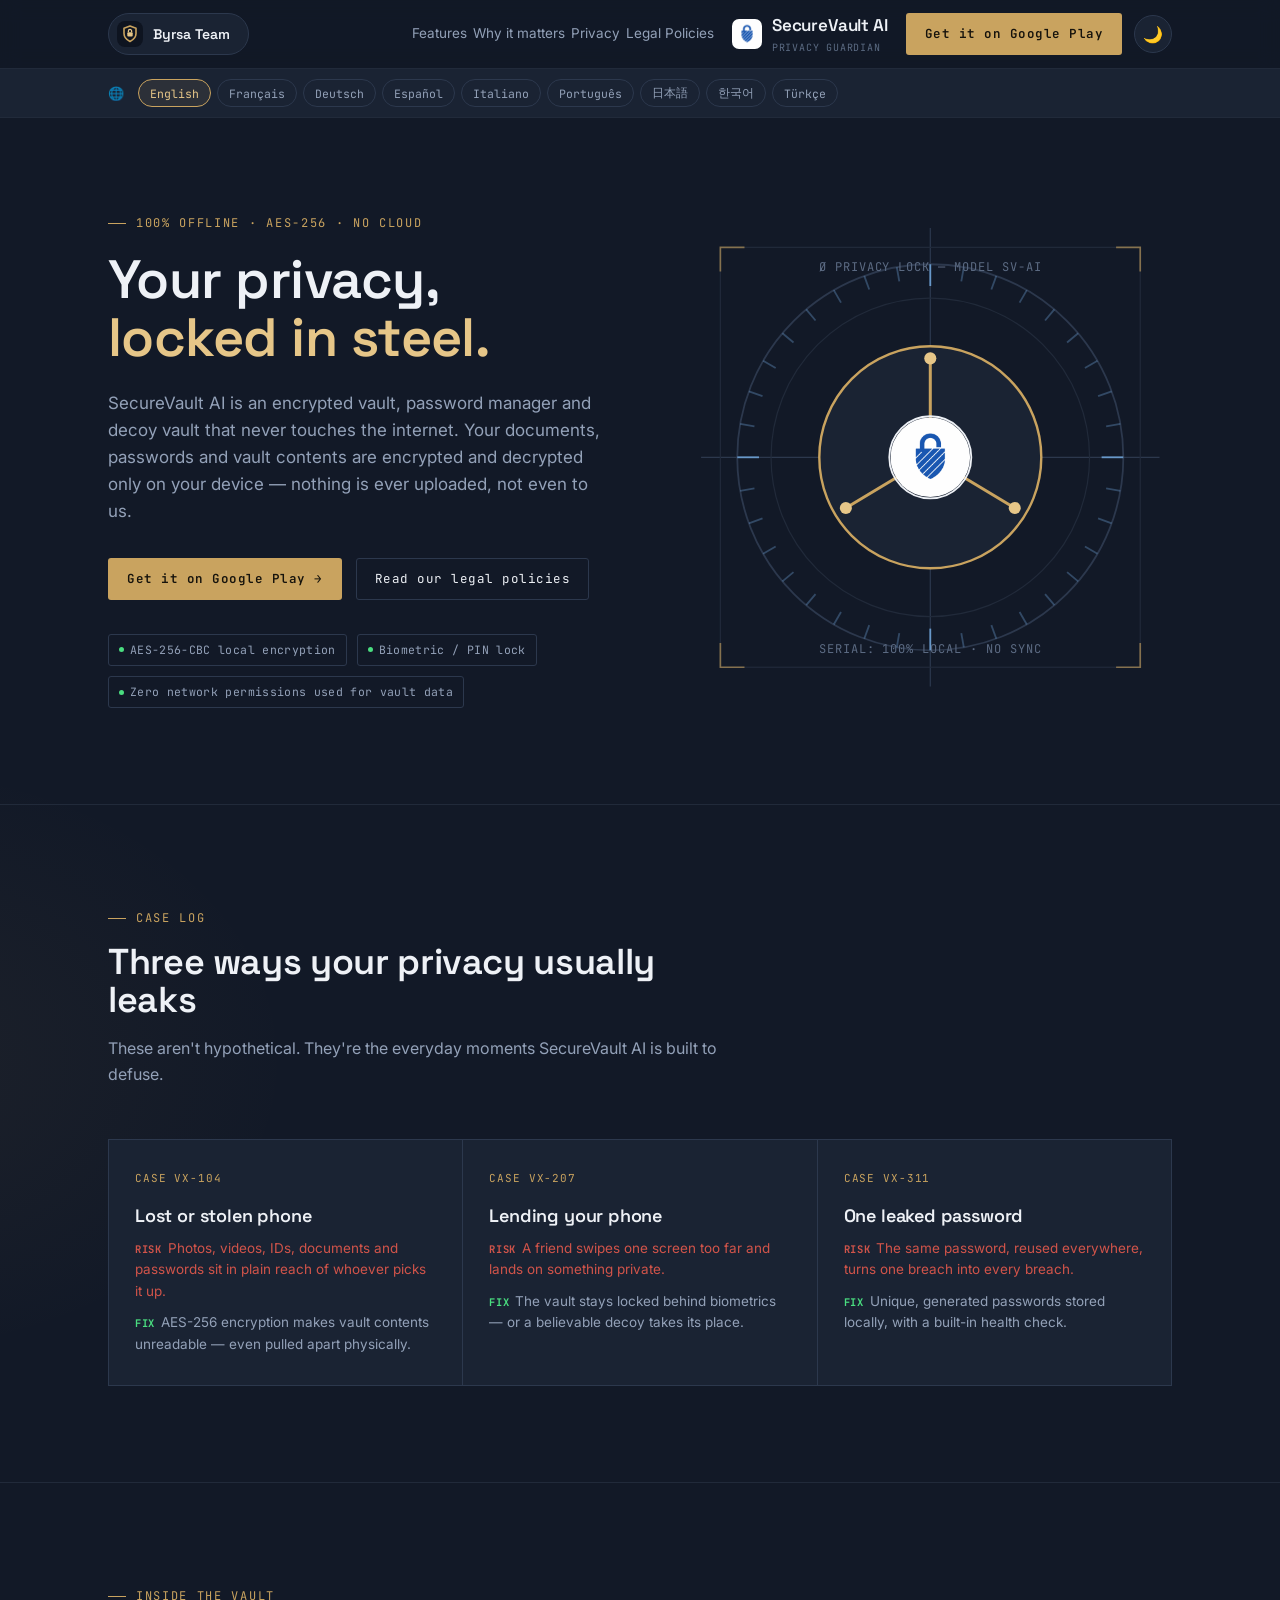
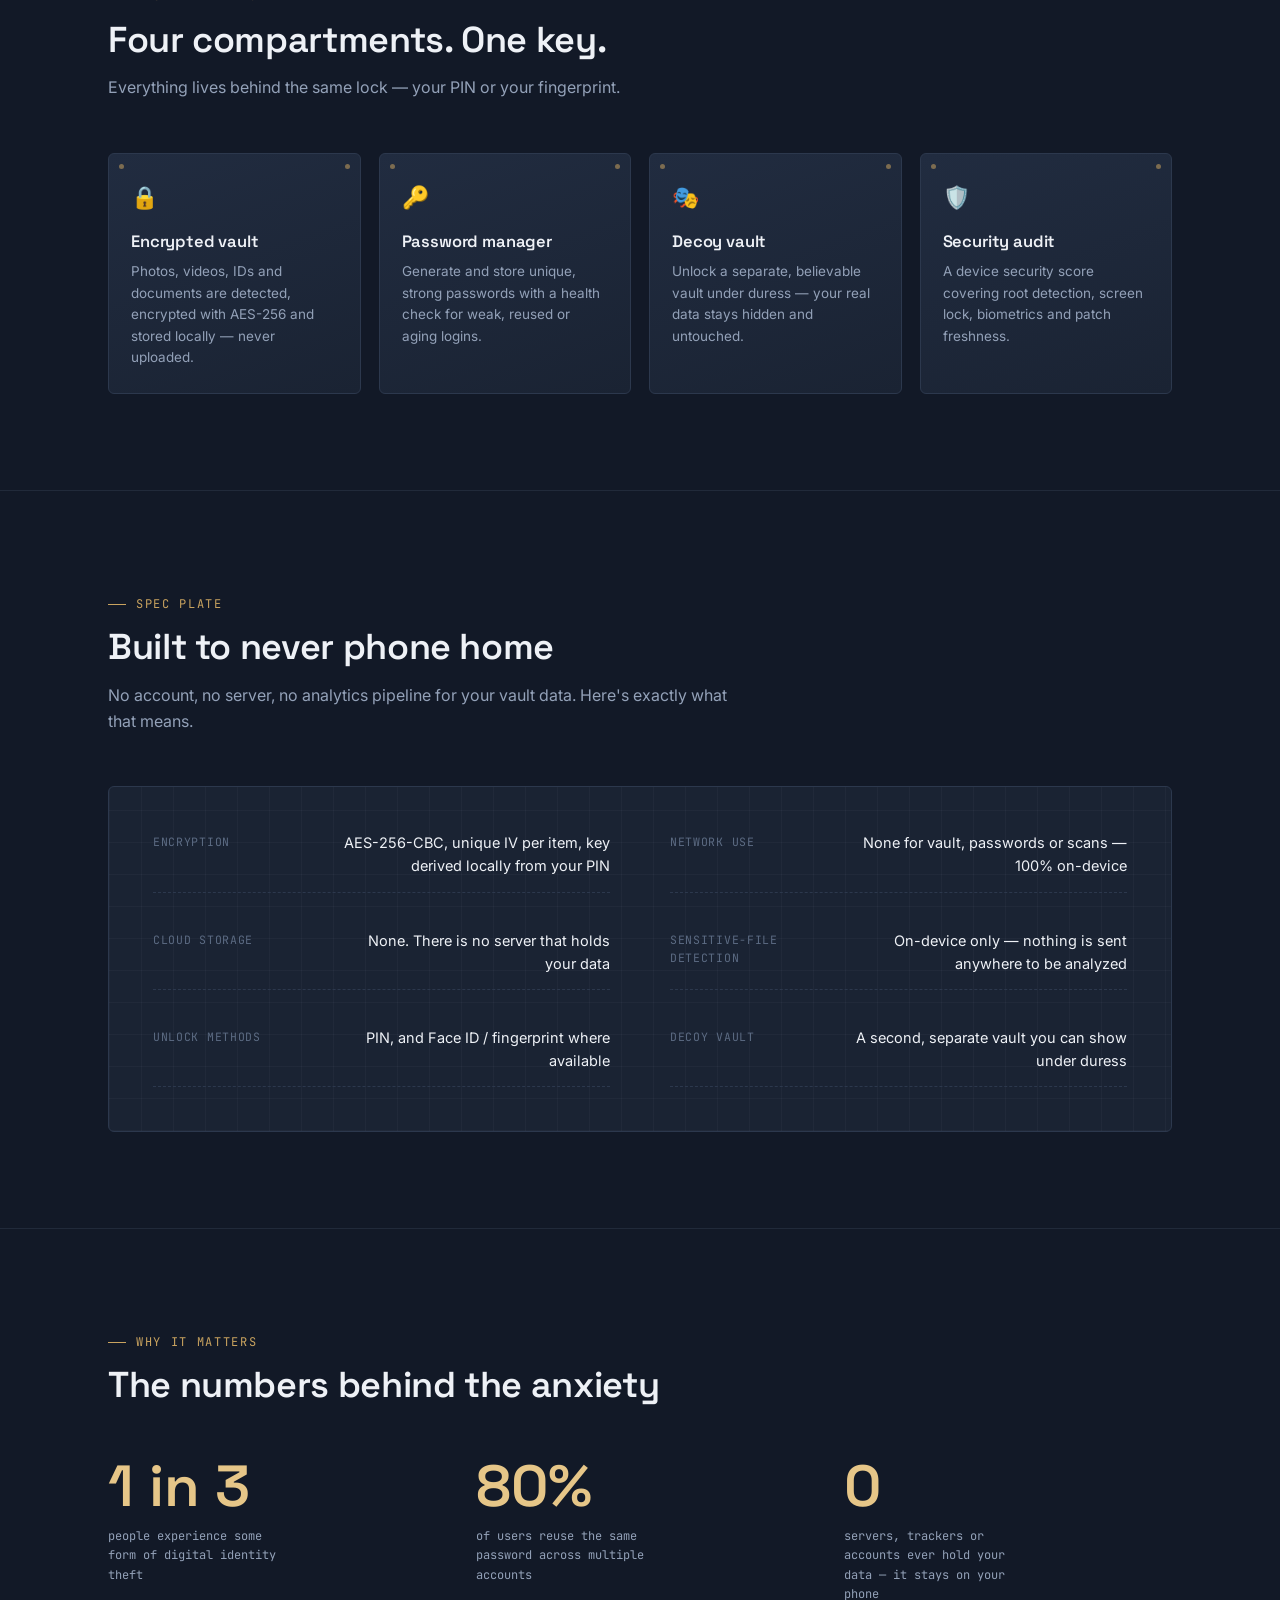
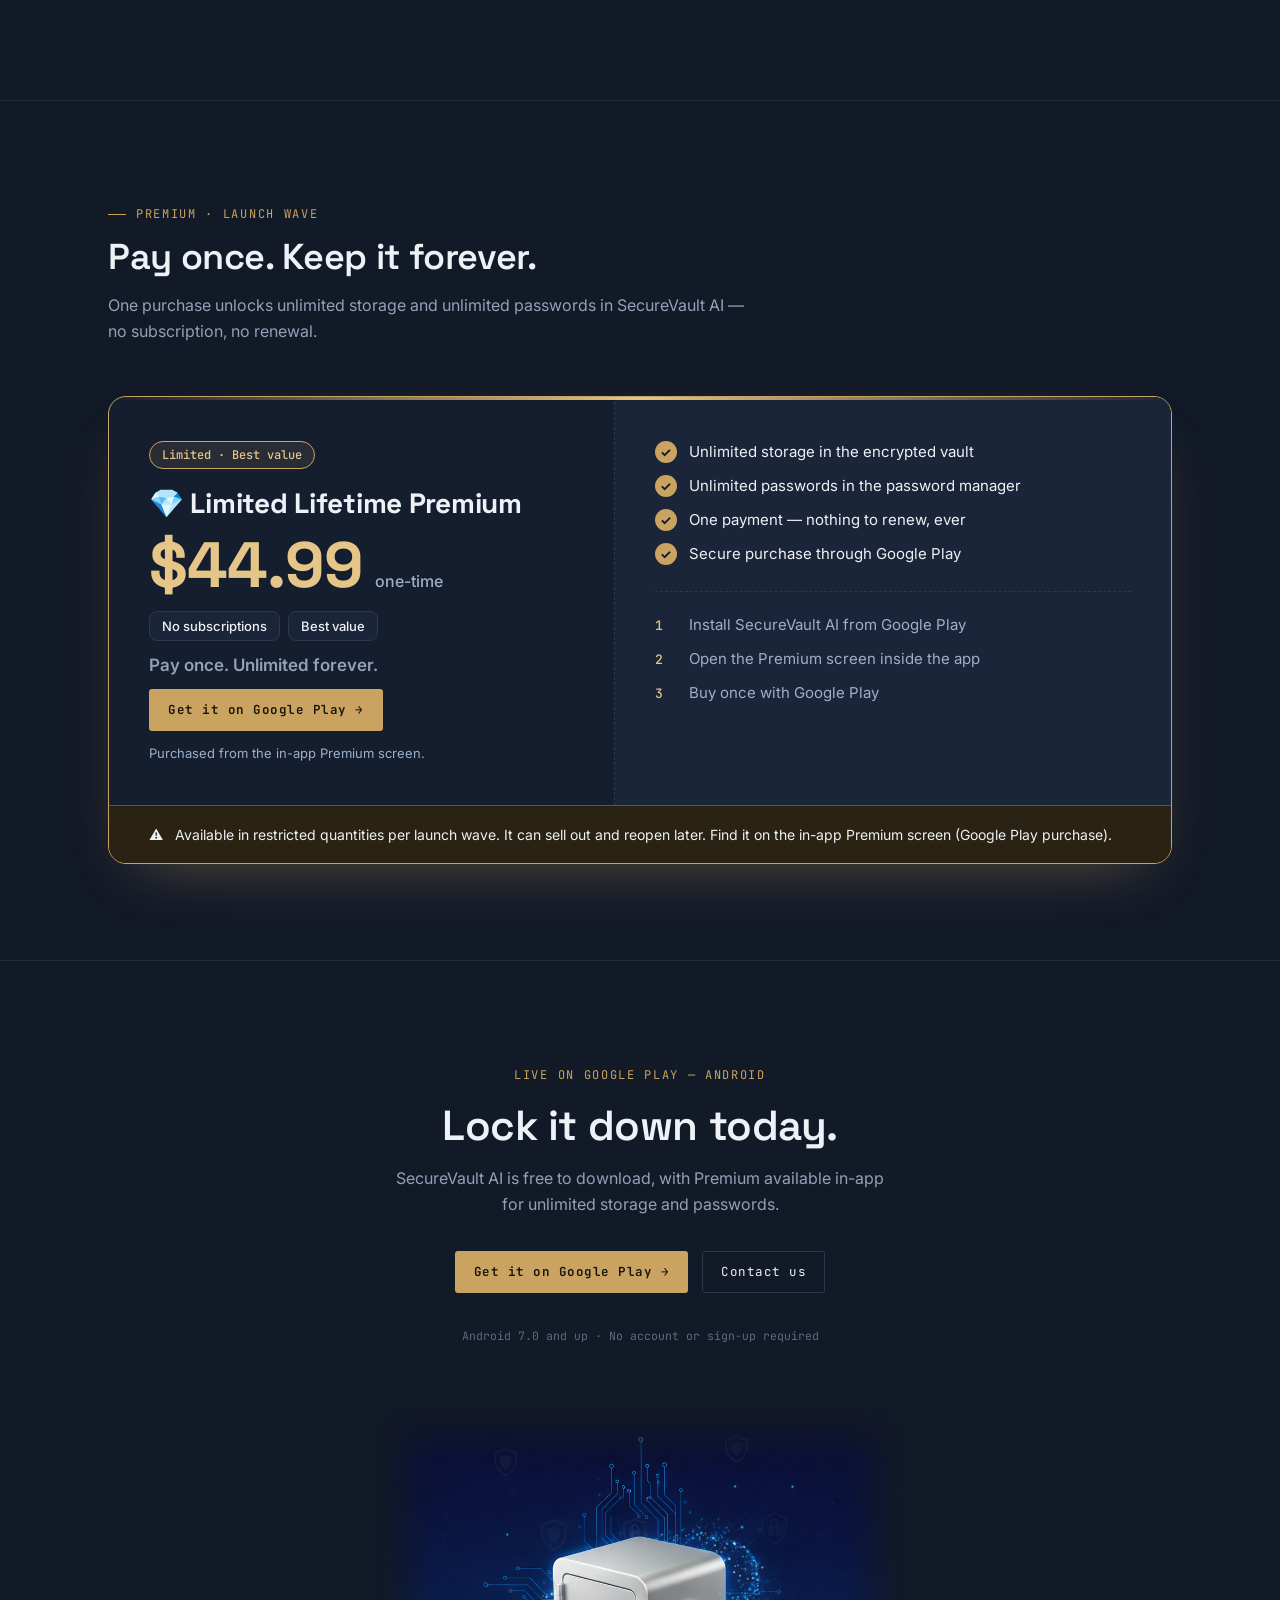
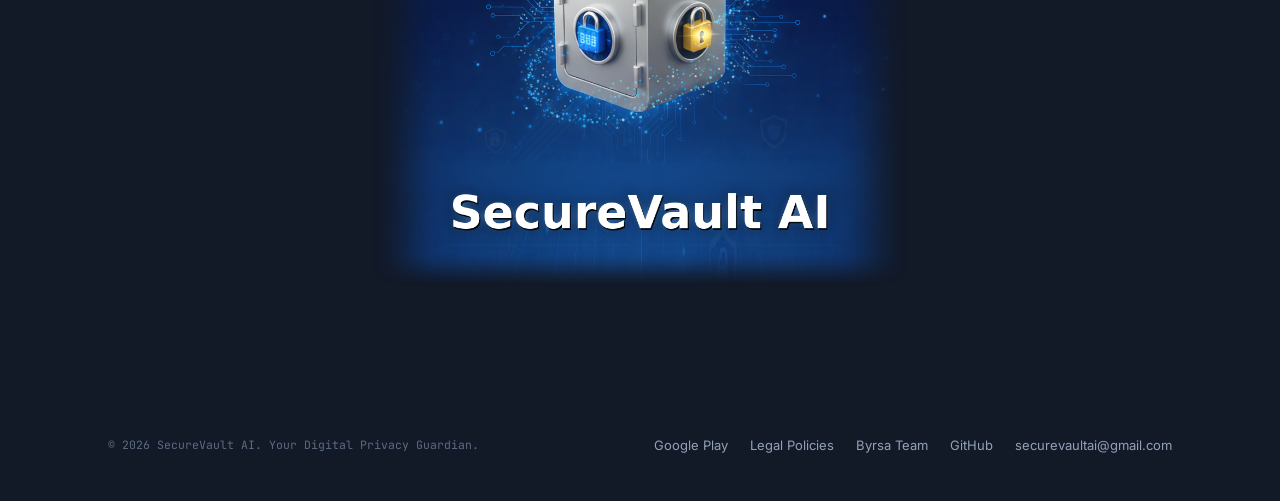
==== index.html @ 33efaa6c "Revamp header and add lifetime offer section Updated header and offer section with new branding and " ====
<!DOCTYPE html>
<html lang="en">
<head>
<meta charset="UTF-8">
<meta name="viewport" content="width=device-width, initial-scale=1.0">
<title>SecureVault AI — Your Digital Privacy Guardian</title>
<meta name="description" content="A 100% offline, AES-256 encrypted vault, password manager and decoy vault for Android. No cloud. No servers. Nothing ever leaves your device.">

<link rel="icon" type="image/png" href="favicon-32.png">
<link rel="apple-touch-icon" href="apple-touch-icon.png">

<link rel="preconnect" href="https://fonts.googleapis.com">
<link rel="preconnect" href="https://fonts.gstatic.com" crossorigin>
<link href="https://fonts.googleapis.com/css2?family=Space+Grotesk:wght@500;600;700&family=Inter:wght@400;500;600&family=JetBrains+Mono:wght@400;500&display=swap" rel="stylesheet">

<link rel="stylesheet" href="style.css">
<script src="legal-translations.js"></script>
<script>
  (function() {
    document.documentElement.setAttribute('data-theme', localStorage.getItem('svai_theme') || 'dark');
  })();
</script>

<!-- Open Graph -->
<meta property="og:title" content="SecureVault AI — Your Digital Privacy Guardian">
<meta property="og:description" content="100% offline vault, password manager & decoy vault. AES-256. No cloud, ever.">
<meta property="og:image" content="logo.png">
<meta property="og:type" content="website">

<style>
/* ===== Header: Byrsa Team | nav | brand | Google Play | theme ===== */
.site-header>.wrap{display:flex;align-items:center;gap:18px}
.site-header .primary-nav{display:flex;align-items:center;gap:6px;margin:0 0 0 auto}
.site-header .header-actions{display:flex;align-items:center;gap:12px;margin:0}
.site-header .brand{flex:none}
.byrsa-btn{display:inline-flex;align-items:center;gap:10px;padding:7px 18px 7px 8px;border-radius:999px;border:1px solid #d9dfeb;background:#fff;color:#0e1420;font:600 14px/1 'Space Grotesk',sans-serif;text-decoration:none;white-space:nowrap;transition:border-color .2s,box-shadow .2s}
[data-theme="dark"] .byrsa-btn{background:#1a2333;border-color:#2c384d;color:#eef1f6}
.byrsa-btn:hover,.byrsa-btn:focus-visible{border-color:#c9a35f;box-shadow:0 0 0 3px rgba(201,163,95,.25);outline:0}
.byrsa-btn svg{width:26px;height:26px;flex:none}
@media(max-width:900px){
 .site-header>.wrap{flex-wrap:wrap;justify-content:space-between;row-gap:10px}
 .site-header .primary-nav{order:5;width:100%;justify-content:center;flex-wrap:wrap;margin:0}
 .site-header .brand{margin-left:auto}
}
@media(max-width:560px){.site-header .header-actions .btn{padding-inline:12px;font-size:13px}.site-header .brand small{display:none}}

/* ===== Lifetime offer ===== */
.offer{--o-card:#151e2f;--o-in:#1b2539;--o-line:#2c384d;--o-text:#eef1f6;--o-mut:#9db0c8;--o-brass:#c9a35f;--o-brass2:#e6c688;--o-warn:#2a2213;--o-warnl:#6b5428}
[data-theme="light"] .offer{--o-card:#fff;--o-in:#f3f5fa;--o-line:#d9dfeb;--o-text:#141b2b;--o-mut:#58647a;--o-brass:#b8892f;--o-brass2:#8f6a1f;--o-warn:#fff6e0;--o-warnl:#e3c986}
.offer-card{position:relative;display:grid;grid-template-columns:1fr 1.1fr;gap:0;margin-top:40px;border:1px solid var(--o-brass);border-radius:18px;background:var(--o-card);color:var(--o-text);box-shadow:0 24px 60px -30px rgba(201,163,95,.45);overflow:hidden}
.offer-card::before{content:"";position:absolute;inset:0 0 auto 0;height:3px;background:linear-gradient(90deg,transparent,var(--o-brass2),transparent)}
.offer-main{padding:44px 40px;border-right:1px dashed var(--o-line);display:flex;flex-direction:column;align-items:flex-start;gap:14px}
.offer-badge{font:500 12px 'JetBrains Mono',monospace;color:var(--o-brass2);border:1px solid var(--o-brass);border-radius:999px;padding:5px 12px;background:rgba(201,163,95,.1)}
.offer-title{font:700 28px/1.15 'Space Grotesk',sans-serif;margin:4px 0 0}
.offer-price{display:flex;align-items:baseline;gap:12px}
.offer-price .amt{font:700 64px/1 'Space Grotesk',sans-serif;color:var(--o-brass2);letter-spacing:-1px}
.offer-price .per{font:500 16px 'Inter',sans-serif;color:var(--o-mut)}
.offer-pills{display:flex;flex-wrap:wrap;gap:8px;list-style:none;margin:0;padding:0}
.offer-pills li{font:500 13px 'Inter',sans-serif;padding:6px 12px;border-radius:8px;background:var(--o-in);border:1px solid var(--o-line)}
.offer-tag{margin:0;font:600 17px 'Inter',sans-serif}
.offer-note{font:400 13px 'Inter',sans-serif;color:var(--o-mut)}
.offer-side{padding:44px 40px;display:flex;flex-direction:column;gap:26px;background:var(--o-in)}
.offer-feats,.offer-steps{list-style:none;margin:0;padding:0;display:grid;gap:12px;font:400 15px/1.45 'Inter',sans-serif}
.offer-feats li{display:flex;gap:12px;align-items:flex-start}
.offer-feats li::before{content:"✓";flex:none;width:22px;height:22px;border-radius:50%;background:var(--o-brass);color:#101826;font:700 13px/22px 'Inter',sans-serif;text-align:center}
.offer-steps{counter-reset:s;padding-top:22px;border-top:1px dashed var(--o-line);color:var(--o-mut)}
.offer-steps li{counter-increment:s;display:flex;gap:12px;align-items:baseline}
.offer-steps li::before{content:counter(s);flex:none;font:500 13px 'JetBrains Mono',monospace;color:var(--o-brass2);width:22px}
.offer-alert{grid-column:1/-1;display:flex;gap:12px;align-items:flex-start;padding:18px 40px;background:var(--o-warn);border-top:1px solid var(--o-warnl);font:400 14px/1.5 'Inter',sans-serif}
@media(max-width:820px){.offer-card{grid-template-columns:1fr}.offer-main{border-right:0;border-bottom:1px dashed var(--o-line)}.offer-main,.offer-side{padding:32px 24px}.offer-alert{padding:16px 24px}.offer-price .amt{font-size:52px}}
html[lang="ar"] .offer-card{direction:rtl}
</style>
</head>
<body>

<header class="site-header">
  <div class="wrap">
    <a href="https://byrsateam.github.io/" class="byrsa-btn" target="_blank" rel="noopener" title="Byrsa Team — main website">
      <svg viewBox="0 0 26 26" aria-hidden="true"><rect width="26" height="26" rx="8" fill="#0e1420"/><path d="M13 5l6 2.3v5.2c0 3.6-2.4 6.2-6 8-3.6-1.8-6-4.4-6-8V7.3L13 5z" fill="none" stroke="#c9a35f" stroke-width="1.6" stroke-linejoin="round"/><rect x="10.3" y="11.2" width="5.4" height="4.4" rx="1" fill="#e6c688"/><path d="M11.4 11.2V10a1.6 1.6 0 013.2 0v1.2" fill="none" stroke="#e6c688" stroke-width="1.3"/></svg>
      Byrsa Team
    </a>
    <nav class="primary-nav">
      <a class="nav-link" href="#compartments" data-i18n="nav.features">Features</a>
      <a class="nav-link" href="#cases" data-i18n="nav.why">Why it matters</a>
      <a class="nav-link" href="#specs" data-i18n="nav.privacy">Privacy</a>
      <a class="nav-link" href="legal.html" data-i18n="nav.legal">Legal Policies</a>
    </nav>
    <a href="#top" class="brand">
      <img src="adaptive-icon.png" alt="SecureVault AI" class="brand-mark">
      <span>SecureVault AI<small>PRIVACY&nbsp;GUARDIAN</small></span>
    </a>
    <div class="header-actions">
      <a class="btn btn-brass" href="https://play.google.com/store/apps/details?id=com.securevault.ai" target="_blank" rel="noopener" data-i18n="ctaHeader">Get it on Google Play</a>
      <button type="button" class="theme-toggle" id="themeToggle" aria-label="Toggle dark / light mode">🌙</button>
    </div>
  </div>
</header>

<div class="lang-strip">
  <div class="wrap lang-strip-inner">
    <span class="lang-strip-label">🌐</span>
    <div class="lang-grid-inline" id="siteLangGrid"></div>
  </div>
</div>

<main id="top">

  <!-- ============ HERO ============ -->
  <section class="hero" style="border-bottom:1px solid var(--line-soft); padding-top:88px;">
    <div class="wrap">
      <div>
        <span class="eyebrow" data-i18n="hero.eyebrow">100% Offline &middot; AES&#8209;256 &middot; No Cloud</span>
        <h1><span data-i18n="hero.title1">Your privacy,</span><br><em data-i18n="hero.titleEm">locked in steel.</em></h1>
        <p class="hero-sub" data-i18n="hero.sub">SecureVault AI is an encrypted vault, password manager and decoy vault that never touches the internet. Your documents, passwords and vault contents are encrypted and decrypted only on your device — nothing is ever uploaded, not even to us.</p>
        <div class="hero-ctas">
          <a href="https://play.google.com/store/apps/details?id=com.securevault.ai" target="_blank" rel="noopener" class="btn btn-brass" data-i18n="hero.ctaPrimary">Get it on Google Play →</a>
          <a href="legal.html" class="btn btn-ghost" data-i18n="hero.ctaGhost">Read our legal policies</a>
        </div>
        <div class="spec-tags">
          <span class="spec-tag"><span class="dot"></span><span data-i18n="hero.spec1">AES-256-CBC local encryption</span></span>
          <span class="spec-tag"><span class="dot"></span><span data-i18n="hero.spec2">Biometric / PIN lock</span></span>
          <span class="spec-tag"><span class="dot"></span><span data-i18n="hero.spec3">Zero network permissions used for vault data</span></span>
        </div>
      </div>

      <!-- Signature element: rotating vault dial -->
      <div class="dial-stage" aria-hidden="true">
        <svg viewBox="0 0 400 400">
          <!-- blueprint crosshair guides -->
          <line x1="200" y1="10" x2="200" y2="390" stroke="#2c384d" stroke-width="1"/>
          <line x1="10" y1="200" x2="390" y2="200" stroke="#2c384d" stroke-width="1"/>
          <rect x="26" y="26" width="348" height="348" fill="none" stroke="#212a3a" stroke-width="1"/>
          <path d="M26 46 V26 H46" fill="none" stroke="#c9a35f" stroke-width="1.4" opacity="0.6"/>
          <path d="M374 46 V26 H354" fill="none" stroke="#c9a35f" stroke-width="1.4" opacity="0.6"/>
          <path d="M26 354 V374 H46" fill="none" stroke="#c9a35f" stroke-width="1.4" opacity="0.6"/>
          <path d="M374 354 V374 H354" fill="none" stroke="#c9a35f" stroke-width="1.4" opacity="0.6"/>

          <!-- outer tick ring (slow rotation) -->
          <g class="dial-ring-ticks">
            <circle cx="200" cy="200" r="160" fill="none" stroke="#2c384d" stroke-width="1.5"/>
            <g stroke="#6fa3d8" stroke-width="1.5">
              <!-- 36 ticks generated -->
              <g id="ticks"></g>
            </g>
          </g>

          <!-- number ring -->
          <circle cx="200" cy="200" r="132" fill="none" stroke="#212a3a" stroke-width="1"/>

          <!-- rotating brass handle -->
          <g class="dial-ring-outer">
            <circle cx="200" cy="200" r="92" fill="#1a2333" stroke="#c9a35f" stroke-width="2"/>
            <g stroke="#c9a35f" stroke-width="2.5" stroke-linecap="round">
              <line x1="200" y1="200" x2="200" y2="118"/>
              <line x1="200" y1="200" x2="270" y2="242"/>
              <line x1="200" y1="200" x2="130" y2="242"/>
            </g>
            <circle cx="200" cy="118" r="5" fill="#e6c688"/>
            <circle cx="270" cy="242" r="5" fill="#e6c688"/>
            <circle cx="130" cy="242" r="5" fill="#e6c688"/>
          </g>

          <!-- center medallion: app icon -->
          <defs>
            <clipPath id="centerClip">
              <circle cx="200" cy="200" r="33"/>
            </clipPath>
          </defs>
          <image href="adaptive-icon.png" x="167" y="167" width="66" height="66"
                 clip-path="url(#centerClip)" preserveAspectRatio="xMidYMid slice"/>
          <circle cx="200" cy="200" r="34" fill="none" stroke="#eef1f6" stroke-width="1.5"/>

          <text x="200" y="46" text-anchor="middle" class="dial-label">Ø PRIVACY LOCK — MODEL SV-AI</text>
          <text x="200" y="362" text-anchor="middle" class="dial-label">SERIAL: 100% LOCAL · NO SYNC</text>
        </svg>
      </div>
    </div>
  </section>

  <!-- ============ CASE LOG ============ -->
  <section id="cases">
    <div class="wrap">
      <div class="section-head">
        <span class="eyebrow" data-i18n="cases.eyebrow">Case log</span>
        <h2 data-i18n="cases.h2">Three ways your privacy usually leaks</h2>
        <p data-i18n="cases.lede">These aren't hypothetical. They're the everyday moments SecureVault AI is built to defuse.</p>
      </div>

      <div class="case-log">
        <div class="case">
          <span class="case-id mono">CASE&nbsp;VX-104</span>
          <h3 data-i18n="cases.items.0.title">Lost or stolen phone</h3>
          <p class="risk"><b data-i18n="cases.items.0.riskLabel">Risk</b><span data-i18n="cases.items.0.risk">Photos, IDs and passwords sit in plain reach of whoever picks it up.</span></p>
          <p class="fix"><b data-i18n="cases.items.0.fixLabel">Fix</b><span data-i18n="cases.items.0.fix">AES-256 encryption makes vault contents unreadable — even pulled apart physically.</span></p>
        </div>
        <div class="case">
          <span class="case-id mono">CASE&nbsp;VX-207</span>
          <h3 data-i18n="cases.items.1.title">Lending your phone</h3>
          <p class="risk"><b data-i18n="cases.items.1.riskLabel">Risk</b><span data-i18n="cases.items.1.risk">A friend swipes one screen too far and lands on something private.</span></p>
          <p class="fix"><b data-i18n="cases.items.1.fixLabel">Fix</b><span data-i18n="cases.items.1.fix">The vault stays locked behind biometrics — or a believable decoy takes its place.</span></p>
        </div>
        <div class="case">
          <span class="case-id mono">CASE&nbsp;VX-311</span>
          <h3 data-i18n="cases.items.2.title">One leaked password</h3>
          <p class="risk"><b data-i18n="cases.items.2.riskLabel">Risk</b><span data-i18n="cases.items.2.risk">The same password, reused everywhere, turns one breach into every breach.</span></p>
          <p class="fix"><b data-i18n="cases.items.2.fixLabel">Fix</b><span data-i18n="cases.items.2.fix">Unique, generated passwords stored locally, with a built-in health check.</span></p>
        </div>
      </div>
    </div>
  </section>

  <!-- ============ COMPARTMENTS / FEATURES ============ -->
  <section id="compartments">
    <div class="wrap">
      <div class="section-head">
        <span class="eyebrow" data-i18n="compartments.eyebrow">Inside the vault</span>
        <h2 data-i18n="compartments.h2">Four compartments. One key.</h2>
        <p data-i18n="compartments.lede">Everything lives behind the same lock — your PIN or your fingerprint.</p>
      </div>

      <div class="compartments">
        <div class="compartment">
          <span class="icon">🔒</span>
          <h3 data-i18n="compartments.items.0.title">Encrypted vault</h3>
          <p data-i18n="compartments.items.0.desc">Photos, IDs and documents are detected, encrypted with AES-256 and stored locally — never uploaded.</p>
        </div>
        <div class="compartment">
          <span class="icon">🔑</span>
          <h3 data-i18n="compartments.items.1.title">Password manager</h3>
          <p data-i18n="compartments.items.1.desc">Generate and store unique, strong passwords with a health check for weak, reused or aging logins.</p>
        </div>
        <div class="compartment">
          <span class="icon">🎭</span>
          <h3 data-i18n="compartments.items.2.title">Decoy vault</h3>
          <p data-i18n="compartments.items.2.desc">Unlock a separate, believable vault under duress — your real data stays hidden and untouched.</p>
        </div>
        <div class="compartment">
          <span class="icon">🛡️</span>
          <h3 data-i18n="compartments.items.3.title">Security audit</h3>
          <p data-i18n="compartments.items.3.desc">A device security score covering root detection, screen lock, biometrics and patch freshness.</p>
        </div>
      </div>
    </div>
  </section>

  <!-- ============ SPEC PLATE ============ -->
  <section id="specs">
    <div class="wrap">
      <div class="section-head">
        <span class="eyebrow" data-i18n="specs.eyebrow">Spec plate</span>
        <h2 data-i18n="specs.h2">Built to never phone home</h2>
        <p data-i18n="specs.lede">No account, no server, no analytics pipeline for your vault data. Here's exactly what that means.</p>
      </div>

      <div class="spec-plate">
        <div class="spec-row"><span class="k" data-i18n="specs.rows.0.k">Encryption</span><span class="v" data-i18n="specs.rows.0.v">AES-256-CBC, unique IV per item, key derived locally from your PIN</span></div>
        <div class="spec-row"><span class="k" data-i18n="specs.rows.1.k">Network use</span><span class="v" data-i18n="specs.rows.1.v">None for vault, passwords or scans — 100% on-device</span></div>
        <div class="spec-row"><span class="k" data-i18n="specs.rows.2.k">Cloud storage</span><span class="v" data-i18n="specs.rows.2.v">None. There is no server that holds your data</span></div>
        <div class="spec-row"><span class="k" data-i18n="specs.rows.3.k">Sensitive-file detection</span><span class="v" data-i18n="specs.rows.3.v">On-device only — nothing is sent anywhere to be analyzed</span></div>
        <div class="spec-row"><span class="k" data-i18n="specs.rows.4.k">Unlock methods</span><span class="v" data-i18n="specs.rows.4.v">PIN, and Face ID / fingerprint where available</span></div>
        <div class="spec-row"><span class="k" data-i18n="specs.rows.5.k">Decoy vault</span><span class="v" data-i18n="specs.rows.5.v">A second, separate vault you can show under duress</span></div>
      </div>
    </div>
  </section>

  <!-- ============ STATS ============ -->
  <section id="stats">
    <div class="wrap">
      <div class="section-head">
        <span class="eyebrow" data-i18n="stats.eyebrow">Why it matters</span>
        <h2 data-i18n="stats.h2">The numbers behind the anxiety</h2>
      </div>
      <div class="stats">
        <div class="stat">
          <div class="num" data-i18n="stats.items.0.num">1 in 3</div>
          <div class="cap" data-i18n="stats.items.0.cap">people experience some form of digital identity theft</div>
        </div>
        <div class="stat">
          <div class="num" data-i18n="stats.items.1.num">80%</div>
          <div class="cap" data-i18n="stats.items.1.cap">of users reuse the same password across multiple accounts</div>
        </div>
        <div class="stat">
          <div class="num" data-i18n="stats.items.2.num">0</div>
          <div class="cap" data-i18n="stats.items.2.cap">servers, trackers or accounts ever hold your data — it stays on your phone</div>
        </div>
      </div>
    </div>
  </section>

  <!-- ============ LIFETIME OFFER ============ -->
  <section id="premium" class="offer">
    <div class="wrap">
      <div class="section-head">
        <span class="eyebrow" data-i18n="offer.eyebrow">Premium &middot; Launch wave</span>
        <h2 data-i18n="offer.h2">Pay once. Keep it forever.</h2>
        <p data-i18n="offer.lede">One purchase unlocks unlimited storage and unlimited passwords in SecureVault AI — no subscription, no renewal.</p>
      </div>
      <div class="offer-card">
        <div class="offer-main">
          <span class="offer-badge" data-i18n="offer.badge">Limited &middot; Best value</span>
          <h3 class="offer-title"><span aria-hidden="true">💎</span> <span data-i18n="offer.title">Limited Lifetime Premium</span></h3>
          <div class="offer-price"><span class="amt">$44.99</span><span class="per" data-i18n="offer.per">one-time</span></div>
          <ul class="offer-pills"><li data-i18n="offer.pill1">No subscriptions</li><li data-i18n="offer.pill2">Best value</li></ul>
          <p class="offer-tag" data-i18n="offer.tag">Pay once. Unlimited forever.</p>
          <a href="https://play.google.com/store/apps/details?id=com.securevault.ai" target="_blank" rel="noopener" class="btn btn-brass" data-i18n="offer.cta">Get it on Google Play →</a>
          <span class="offer-note" data-i18n="offer.note">Purchased from the in-app Premium screen.</span>
        </div>
        <div class="offer-side">
          <ul class="offer-feats">
            <li data-i18n="offer.f1">Unlimited storage in the encrypted vault</li>
            <li data-i18n="offer.f2">Unlimited passwords in the password manager</li>
            <li data-i18n="offer.f3">One payment — nothing to renew, ever</li>
            <li data-i18n="offer.f4">Secure purchase through Google Play</li>
          </ul>
          <ol class="offer-steps">
            <li data-i18n="offer.s1">Install SecureVault AI from Google Play</li>
            <li data-i18n="offer.s2">Open the Premium screen inside the app</li>
            <li data-i18n="offer.s3">Buy once with Google Play</li>
          </ol>
        </div>
        <div class="offer-alert"><span aria-hidden="true">⚠️</span><span data-i18n="offer.alert">Available in restricted quantities per launch wave. It can sell out and reopen later. Find it on the in-app Premium screen (Google Play purchase).</span></div>
      </div>
    </div>
  </section>

  <!-- ============ CTA ============ -->
  <section id="download" class="cta-band">
    <div class="wrap">
      <span class="eyebrow" data-i18n="cta.eyebrow">Live on Google Play — Android</span>
      <h2 data-i18n="cta.h2">Lock it down today.</h2>
      <p data-i18n="cta.p">SecureVault AI is free to download, with Premium available in-app for unlimited storage and passwords.</p>
      <div class="hero-ctas">
        <a href="https://play.google.com/store/apps/details?id=com.securevault.ai" target="_blank" rel="noopener" class="btn btn-brass" data-i18n="cta.primary">Get it on Google Play →</a>
        <a href="mailto:securevaultai@gmail.com" class="btn btn-ghost" data-i18n="cta.ghost">Contact us</a>
      </div>
      <div class="cta-note" data-i18n="cta.note">Android 7.0 and up &middot; No account or sign-up required</div>

      <div class="splash-showcase">
        <div class="splash-stage" aria-hidden="true">
          <div class="splash-float">
            <div class="splash-rotate">
              <img src="splash-cube.png" alt="SecureVault AI" loading="lazy">
            </div>
          </div>
          <span class="bubble"       style="width:6px;  height:6px;  left:18%; top:70%; animation-duration:4.2s; animation-delay:0s;"></span>
          <span class="bubble brass" style="width:8px;  height:8px;  left:30%; top:78%; animation-duration:5.1s; animation-delay:0.8s;"></span>
          <span class="bubble"       style="width:5px;  height:5px;  left:78%; top:72%; animation-duration:3.8s; animation-delay:1.4s;"></span>
          <span class="bubble brass" style="width:7px;  height:7px;  left:68%; top:20%; animation-duration:4.6s; animation-delay:0.4s;"></span>
          <span class="bubble"       style="width:4px;  height:4px;  left:85%; top:45%; animation-duration:4.9s; animation-delay:2s;"></span>
          <span class="bubble"       style="width:6px;  height:6px;  left:10%; top:38%; animation-duration:5.4s; animation-delay:1.1s;"></span>
          <span class="bubble brass" style="width:5px;  height:5px;  left:50%; top:82%; animation-duration:4.3s; animation-delay:2.4s;"></span>
          <span class="bubble"       style="width:7px;  height:7px;  left:60%; top:66%; animation-duration:5.7s; animation-delay:0.2s;"></span>
        </div>
      </div>
    </div>
  </section>

</main>

<footer>
  <div class="wrap">
    <div class="copyright">© <span id="year"></span> SecureVault AI. <span data-i18n="footer.tagline">Built to see nothing.</span></div>
    <div class="footer-links">
      <a href="https://play.google.com/store/apps/details?id=com.securevault.ai" target="_blank" rel="noopener" data-i18n="footer.googlePlay">Google Play</a>
      <a href="legal.html" data-i18n="footer.legalPolicies">Legal Policies</a>
      <a href="https://byrsateam.github.io/" target="_blank" rel="noopener">Byrsa Team</a>
      <a href="https://github.com/SecureVaultAI" target="_blank" rel="noopener" data-i18n="footer.github">GitHub</a>
      <a href="mailto:securevaultai@gmail.com">securevaultai@gmail.com</a>
    </div>
  </div>
</footer>

<script>
  document.getElementById('year').textContent = new Date().getFullYear();

  // Build 36 tick marks for the outer dial ring
  (function() {
    const g = document.getElementById('ticks');
    const cx = 200, cy = 200, rOuter = 160, rInner = 148, rInnerMajor = 142;
    for (let i = 0; i < 36; i++) {
      const angle = (i / 36) * Math.PI * 2;
      const major = i % 9 === 0;
      const rIn = major ? rInnerMajor : rInner;
      const x1 = cx + rOuter * Math.cos(angle);
      const y1 = cy + rOuter * Math.sin(angle);
      const x2 = cx + rIn * Math.cos(angle);
      const y2 = cy + rIn * Math.sin(angle);
      const line = document.createElementNS('http://www.w3.org/2000/svg', 'line');
      line.setAttribute('x1', x1.toFixed(2));
      line.setAttribute('y1', y1.toFixed(2));
      line.setAttribute('x2', x2.toFixed(2));
      line.setAttribute('y2', y2.toFixed(2));
      line.setAttribute('opacity', major ? '0.9' : '0.35');
      g.appendChild(line);
    }
  })();

  // ---------------- Site-wide language switcher ----------------
  // Same localStorage key ('svai_lang') is read/written by legal.html,
  // privacy.html and terms.html, so a choice made on any page carries
  // over automatically to every other page of the site.
  (function() {
    if (typeof LEGAL_I18N === 'undefined') {
      console.error('legal-translations.js failed to load — language switching disabled.');
      return;
    }
    const LANGS = LEGAL_I18N.langs;
    const NAMES = LEGAL_I18N.names;
    const SITE  = LEGAL_I18N.site;

    function resolve(obj, path) {
      return path.split('.').reduce((o, k) => (o == null ? undefined : o[k]), obj);
    }

    function detectLang() {
      const stored = localStorage.getItem('svai_lang');
      if (stored && LANGS.includes(stored)) return stored;
      const nav = (navigator.language || 'en').split('-')[0].toLowerCase();
      return LANGS.includes(nav) ? nav : 'en';
    }

    function applyLang(lang) {
      const dict = SITE[lang] || SITE.en;
      localStorage.setItem('svai_lang', lang);
      document.documentElement.lang = lang;
      document.querySelectorAll('[data-i18n]').forEach(el => {
        const val = resolve(dict, el.getAttribute('data-i18n'));
        if (val !== undefined) el.textContent = val;
      });
      document.querySelectorAll('.lang-pill').forEach(btn => {
        btn.classList.toggle('active', btn.dataset.lang === lang);
      });
    }

    const grid = document.getElementById('siteLangGrid');
    LANGS.forEach(code => {
      const btn = document.createElement('button');
      btn.type = 'button';
      btn.className = 'lang-pill';
      btn.dataset.lang = code;
      btn.textContent = NAMES[code];
      btn.addEventListener('click', () => applyLang(code));
      grid.appendChild(btn);
    });

    applyLang(detectLang());
  })();

  // ---------------- Dark / light theme toggle ----------------
  (function() {
    const btn = document.getElementById('themeToggle');
    const icon = t => t === 'light' ? '☀️' : '🌙';
    const current = () => document.documentElement.getAttribute('data-theme') || 'dark';

    btn.textContent = icon(current());
    btn.addEventListener('click', () => {
      const next = current() === 'dark' ? 'light' : 'dark';
      document.documentElement.setAttribute('data-theme', next);
      localStorage.setItem('svai_theme', next);
      btn.textContent = icon(next);
    });
  })();
</script>

<script>
  // Offer section translations (falls back to the English text in the HTML)
  (function() {
    const T = {
      fr: {eyebrow:"Premium · Vague de lancement",h2:"Payez une fois. Gardez-le pour toujours.",lede:"Un seul achat débloque le stockage et les mots de passe illimités de SecureVault AI — sans abonnement, sans renouvellement.",badge:"Édition limitée · Meilleure offre",title:"Premium à vie — édition limitée",per:"paiement unique",pill1:"Sans abonnement",pill2:"Meilleur rapport qualité-prix",tag:"Payez une fois. Illimité pour toujours.",cta:"Obtenir sur Google Play →",note:"Achat depuis l'écran Premium de l'application.",f1:"Stockage illimité dans le coffre chiffré",f2:"Mots de passe illimités dans le gestionnaire",f3:"Un seul paiement — rien à renouveler, jamais",f4:"Achat sécurisé via Google Play",s1:"Installez SecureVault AI depuis Google Play",s2:"Ouvrez l'écran Premium dans l'application",s3:"Achetez une seule fois avec Google Play",alert:"Disponible en quantités limitées à chaque vague de lancement. L'offre peut s'épuiser puis rouvrir plus tard. Retrouvez-la sur l'écran Premium de l'application (achat via Google Play)."},
      ar: {eyebrow:"بريميوم · موجة الإطلاق",h2:"ادفع مرة واحدة. واحتفظ به إلى الأبد.",lede:"عملية شراء واحدة تفتح لك تخزينًا وكلمات مرور غير محدودة في SecureVault AI — بدون اشتراك وبدون تجديد.",badge:"كمية محدودة · أفضل قيمة",title:"بريميوم مدى الحياة — إصدار محدود",per:"دفعة واحدة",pill1:"بدون اشتراكات",pill2:"أفضل قيمة",tag:"ادفع مرة واحدة. بلا حدود إلى الأبد.",cta:"احصل عليه من Google Play ←",note:"الشراء من شاشة Premium داخل التطبيق.",f1:"تخزين غير محدود في الخزنة المشفّرة",f2:"كلمات مرور غير محدودة",f3:"دفعة واحدة — لا تجديد أبدًا",f4:"شراء آمن عبر Google Play",s1:"ثبّت SecureVault AI من Google Play",s2:"افتح شاشة Premium داخل التطبيق",s3:"اشترِ مرة واحدة عبر Google Play",alert:"متوفر بكميات محدودة في كل موجة إطلاق. قد ينفد العرض ثم يُعاد فتحه لاحقًا. ستجده في شاشة Premium داخل التطبيق (الشراء عبر Google Play)."}
    };
    const els = [...document.querySelectorAll('[data-i18n^="offer."]')];
    const EN = {};
    els.forEach(e => EN[e.dataset.i18n] = e.textContent);
    const apply = () => {
      const d = T[document.documentElement.lang] || {};
      els.forEach(e => { const k = e.dataset.i18n; e.textContent = d[k.slice(6)] ?? EN[k]; });
    };
    apply();
    new MutationObserver(apply).observe(document.documentElement, {attributes:true, attributeFilter:['lang']});
  })();
</script>

</body>
</html>
---- style.css ----
/* ===================================================================
   SecureVault AI — Design tokens
   Palette   : Vault Steel (graphite-blue) + Brass (dial accent) + Signal Blue
   Type      : Space Grotesk (display) / Inter (body) / JetBrains Mono (spec)
   Signature : Rotating combination-dial hero graphic
=================================================================== */

:root {
  --bg:            #121927;
  --bg-rgb:        18,25,39;
  --bg-panel:      #1a2333;
  --bg-panel-2:    #212c40;
  --line:          #2c384d;
  --line-soft:     #212a3a;

  --ink:           #eef1f6;
  --ink-muted:     #93a1b8;
  --ink-faint:     #5c6b83;

  --brass:         #c9a35f;
  --brass-bright:  #e6c688;
  --signal:        #6fa3d8;
  --signal-dim:    #3d5a7a;
  --alert:         #d1544a;
  --ok:            #4ade80;

  --font-display: "Space Grotesk", "Helvetica Neue", Arial, sans-serif;
  --font-body:    "Inter", "Helvetica Neue", Arial, sans-serif;
  --font-mono:    "JetBrains Mono", ui-monospace, SFMono-Regular, monospace;

  --container: 1120px;
  --radius: 3px;
}

/* Light theme — toggled via [data-theme="light"] on <html>. Dark (above) is
   the default; nothing needs to change for dark mode to keep working. */
html[data-theme="light"] {
  --bg:            #f4f6f9;
  --bg-rgb:        244,246,249;
  --bg-panel:      #ffffff;
  --bg-panel-2:    #eef1f5;
  --line:          #d9dfe7;
  --line-soft:     #e6eaf0;

  --ink:           #16202f;
  --ink-muted:     #55627a;
  --ink-faint:     #8794a8;

  --brass:         #b3873f;
  --brass-bright:  #8a6526;
  --signal:        #2f6fa8;
  --signal-dim:    #cfe0f0;
  --alert:         #b23b30;
  --ok:            #16a34a;
}

* { box-sizing: border-box; }
html { scroll-behavior: smooth; }
@media (prefers-reduced-motion: reduce) {
  html { scroll-behavior: auto; }
}

body {
  margin: 0;
  background: var(--bg);
  background-image:
    radial-gradient(ellipse 900px 500px at 85% -10%, rgba(111,163,216,0.10), transparent 60%),
    radial-gradient(ellipse 700px 500px at -10% 20%, rgba(201,163,95,0.06), transparent 60%);
  color: var(--ink);
  font-family: var(--font-body);
  font-size: 16px;
  line-height: 1.6;
  -webkit-font-smoothing: antialiased;
  transition: background-color 0.25s ease, color 0.25s ease;
}

::selection { background: var(--brass); color: #12141a; }

a { color: inherit; text-decoration: none; }
img { max-width: 100%; display: block; }

:focus-visible {
  outline: 2px solid var(--brass-bright);
  outline-offset: 3px;
}

.wrap {
  max-width: var(--container);
  margin: 0 auto;
  padding: 0 28px;
}

.eyebrow {
  font-family: var(--font-mono);
  font-size: 12px;
  letter-spacing: 0.14em;
  text-transform: uppercase;
  color: var(--brass);
  display: inline-flex;
  align-items: center;
  gap: 10px;
}
.eyebrow::before {
  content: "";
  width: 18px;
  height: 1px;
  background: var(--brass);
  display: inline-block;
}

h1, h2, h3, h4 {
  font-family: var(--font-display);
  font-weight: 600;
  line-height: 1.08;
  letter-spacing: -0.01em;
  margin: 0;
}

p { margin: 0; color: var(--ink-muted); }

.mono { font-family: var(--font-mono); }

/* ---------------- Language strip (homepage) ---------------- */

.lang-strip {
  background: var(--bg-panel);
  border-bottom: 1px solid var(--line-soft);
}
.lang-strip-inner {
  display: flex;
  align-items: center;
  gap: 14px;
  padding: 10px 28px;
  flex-wrap: wrap;
}
.lang-strip-label {
  font-size: 13px;
  opacity: 0.7;
  flex-shrink: 0;
}
.lang-grid-inline {
  display: flex;
  flex-wrap: wrap;
  gap: 6px;
}
.lang-pill {
  font-family: var(--font-mono);
  font-size: 11.5px;
  padding: 5px 11px;
  border-radius: 14px;
  border: 1px solid var(--line);
  color: var(--ink-muted);
  background: transparent;
  cursor: pointer;
  transition: border-color 0.15s ease, color 0.15s ease, background 0.15s ease;
}
.lang-pill:hover { border-color: var(--signal); color: var(--ink); }
.lang-pill.active {
  border-color: var(--brass);
  color: var(--brass-bright);
  background: rgba(201, 163, 95, 0.1);
}
@media (max-width: 880px) {
  .lang-strip-inner { padding: 10px 20px; }
}

/* ---------------- Header ---------------- */

.site-header {
  position: sticky;
  top: 0;
  z-index: 50;
  backdrop-filter: blur(10px);
  background: rgba(var(--bg-rgb), 0.82);
  border-bottom: 1px solid var(--line-soft);
  transition: background-color 0.25s ease, border-color 0.25s ease;
}
.site-header .wrap {
  display: flex;
  align-items: center;
  justify-content: space-between;
  height: 68px;
}
.brand {
  display: flex;
  align-items: center;
  gap: 10px;
  font-family: var(--font-display);
  font-weight: 600;
  font-size: 17px;
  letter-spacing: -0.01em;
}
.brand img,
.brand-mark {
  width: 30px;
  height: 30px;
  border-radius: 7px;
  flex-shrink: 0;
}
.brand small {
  display: block;
  font-family: var(--font-mono);
  font-weight: 400;
  font-size: 10px;
  letter-spacing: 0.08em;
  color: var(--ink-faint);
  margin-top: 1px;
}

.header-actions {
  display: flex;
  align-items: center;
  gap: 12px;
}

nav.primary-nav {
  display: flex;
  align-items: center;
  gap: 28px;
}
nav.primary-nav a.nav-link {
  font-size: 13.5px;
  color: var(--ink-muted);
  transition: color 0.15s ease;
}
nav.primary-nav a.nav-link:hover { color: var(--ink); }

.btn {
  font-family: var(--font-mono);
  font-size: 12.5px;
  letter-spacing: 0.04em;
  padding: 10px 18px;
  border-radius: var(--radius);
  display: inline-flex;
  align-items: center;
  gap: 8px;
  border: 1px solid transparent;
  transition: transform 0.15s ease, border-color 0.15s ease, background 0.15s ease;
  cursor: pointer;
  white-space: nowrap;
}
.btn-brass {
  background: var(--brass);
  color: #16130c;
  font-weight: 600;
}
.btn-brass:hover { background: var(--brass-bright); transform: translateY(-1px); }
.btn-ghost {
  border-color: var(--line);
  color: var(--ink);
}
.btn-ghost:hover { border-color: var(--signal); color: var(--signal); }

.theme-toggle {
  width: 38px;
  height: 38px;
  flex-shrink: 0;
  display: inline-flex;
  align-items: center;
  justify-content: center;
  border-radius: 50%;
  border: 1px solid var(--line);
  background: var(--bg-panel);
  color: var(--ink);
  font-size: 16px;
  cursor: pointer;
  transition: border-color 0.15s ease, transform 0.15s ease, background 0.15s ease;
}
.theme-toggle:hover { border-color: var(--brass); transform: translateY(-1px); }

/* ---------------- Hero ---------------- */

.hero {
  padding: 88px 0 96px;
  border-bottom: 1px solid var(--line-soft);
  position: relative;
  overflow: hidden;
}
.hero .wrap {
  display: grid;
  grid-template-columns: 1.05fr 0.95fr;
  gap: 48px;
  align-items: center;
}
.hero h1 {
  font-size: clamp(34px, 4.6vw, 54px);
  margin: 18px 0 22px;
}
.hero h1 em {
  font-style: normal;
  color: var(--brass-bright);
}
.hero-sub {
  font-size: 17px;
  max-width: 46ch;
  margin-bottom: 32px;
}
.hero-ctas {
  display: flex;
  gap: 14px;
  flex-wrap: wrap;
  margin-bottom: 34px;
}
.spec-tags {
  display: flex;
  flex-wrap: wrap;
  gap: 10px;
}
.spec-tag {
  font-family: var(--font-mono);
  font-size: 11.5px;
  letter-spacing: 0.03em;
  color: var(--ink-muted);
  border: 1px solid var(--line);
  padding: 6px 10px;
  border-radius: var(--radius);
  display: inline-flex;
  align-items: center;
  gap: 6px;
}
.spec-tag .dot { width: 5px; height: 5px; border-radius: 50%; background: var(--ok); display: inline-block; }

/* --- Vault dial (signature element) --- */
.dial-stage {
  position: relative;
  display: flex;
  align-items: center;
  justify-content: center;
  aspect-ratio: 1 / 1;
}
.dial-stage svg { width: 100%; height: 100%; }
.dial-ring-outer { animation: spin-slow 90s linear infinite; transform-origin: 200px 200px; }
.dial-ring-ticks { animation: spin-slow-rev 140s linear infinite; transform-origin: 200px 200px; }
@keyframes spin-slow { from { transform: rotate(0deg); } to { transform: rotate(360deg); } }
@keyframes spin-slow-rev { from { transform: rotate(360deg); } to { transform: rotate(0deg); } }

.dial-label {
  font-family: var(--font-mono);
  font-size: 10px;
  fill: var(--ink-faint);
  letter-spacing: 0.08em;
}

/* ---------------- Animated splash cube (end of homepage) ---------------- */

.splash-showcase {
  display: flex;
  flex-direction: column;
  align-items: center;
  justify-content: center;
  margin-top: 56px;
}
.splash-stage {
  position: relative;
  width: min(560px, 82vw);
  aspect-ratio: 1024 / 890;
  perspective: 900px;
}
.splash-float {
  position: relative;
  z-index: 1;
  width: 100%;
  height: 100%;
  animation: splashFloat 5s ease-in-out infinite;
}
.splash-rotate {
  width: 100%;
  height: 100%;
  animation: splashSway 7s ease-in-out infinite;
}
.splash-stage img {
  width: 100%;
  height: 100%;
  object-fit: contain;
  display: block;
}
@keyframes splashFloat {
  0%, 100% { transform: translateY(0); }
  50%      { transform: translateY(-14px); }
}
@keyframes splashSway {
  0%, 100% { transform: rotateY(-13deg) rotateX(2deg); }
  50%      { transform: rotateY(13deg) rotateX(-2deg); }
}

.bubble {
  position: absolute;
  border-radius: 50%;
  background: var(--signal);
  opacity: 0;
  pointer-events: none;
  animation-name: bubbleRise;
  animation-timing-function: ease-in-out;
  animation-iteration-count: infinite;
}
.bubble.brass { background: var(--brass-bright); }
@keyframes bubbleRise {
  0%   { opacity: 0; transform: translateY(0) scale(0.5); }
  25%  { opacity: 0.9; }
  75%  { opacity: 0.5; }
  100% { opacity: 0; transform: translateY(-46px) scale(1.15); }
}

.splash-caption {
  text-align: center;
  margin-top: 8px;
  position: relative;
  z-index: 2;
}
.splash-brand {
  font-family: var(--font-display);
  font-weight: 600;
  font-size: 22px;
  letter-spacing: -0.01em;
  color: var(--ink);
}
.splash-tagline {
  font-family: var(--font-mono);
  font-size: 12.5px;
  letter-spacing: 0.04em;
  color: var(--brass);
  margin-top: 6px;
}

/* ---------------- Section shell ---------------- */

section { padding: 96px 0; border-bottom: 1px solid var(--line-soft); }
.section-head {
  max-width: 640px;
  margin-bottom: 52px;
}
.section-head h2 {
  font-size: clamp(26px, 3.2vw, 36px);
  margin: 14px 0 16px;
}
.section-head p { font-size: 16px; }

/* ---------------- Case log (scenarios) ---------------- */

.case-log {
  display: grid;
  grid-template-columns: repeat(3, 1fr);
  gap: 1px;
  background: var(--line);
  border: 1px solid var(--line);
}
.case {
  background: var(--bg-panel);
  padding: 30px 26px;
}
.case-id {
  font-family: var(--font-mono);
  font-size: 11px;
  color: var(--brass);
  letter-spacing: 0.08em;
  margin-bottom: 18px;
  display: block;
}
.case h3 { font-size: 18px; margin-bottom: 12px; }
.case .risk {
  font-size: 13.5px;
  color: var(--alert);
  margin-bottom: 10px;
}
.case .risk b { font-family: var(--font-mono); font-size: 10.5px; text-transform: uppercase; letter-spacing: 0.06em; margin-right: 6px; }
.case .fix {
  font-size: 13.5px;
  color: var(--ink-muted);
}
.case .fix b { font-family: var(--font-mono); font-size: 10.5px; text-transform: uppercase; letter-spacing: 0.06em; color: var(--ok); margin-right: 6px; }

/* ---------------- Compartments (features) ---------------- */

.compartments {
  display: grid;
  grid-template-columns: repeat(4, 1fr);
  gap: 18px;
}
.compartment {
  position: relative;
  background: linear-gradient(160deg, var(--bg-panel-2), var(--bg-panel));
  border: 1px solid var(--line);
  border-radius: 6px;
  padding: 26px 22px 24px;
}
.compartment::before, .compartment::after {
  content: "";
  position: absolute;
  width: 5px; height: 5px;
  border-radius: 50%;
  background: var(--brass);
  opacity: 0.55;
  top: 10px;
}
.compartment::before { left: 10px; }
.compartment::after { right: 10px; }
.compartment .icon {
  font-size: 22px;
  margin-bottom: 18px;
  display: block;
}
.compartment h3 { font-size: 16.5px; margin-bottom: 10px; }
.compartment p { font-size: 13.5px; }

/* ---------------- Spec plate (privacy/trust) ---------------- */

.spec-plate {
  background:
    repeating-linear-gradient(0deg, rgba(147,161,184,0.05) 0 1px, transparent 1px 32px),
    repeating-linear-gradient(90deg, rgba(147,161,184,0.05) 0 1px, transparent 1px 32px),
    var(--bg-panel);
  border: 1px solid var(--line);
  border-radius: 6px;
  padding: 44px;
  display: grid;
  grid-template-columns: 1fr 1fr;
  gap: 36px 60px;
}
.spec-row {
  display: flex;
  justify-content: space-between;
  gap: 20px;
  padding-bottom: 14px;
  border-bottom: 1px dashed var(--line);
  font-size: 14.5px;
}
.spec-row .k { font-family: var(--font-mono); font-size: 11.5px; color: var(--ink-faint); letter-spacing: 0.06em; text-transform: uppercase; padding-top: 2px; }
.spec-row .v { text-align: right; color: var(--ink); max-width: 60%; }

/* ---------------- Stats ---------------- */

.stats {
  display: grid;
  grid-template-columns: repeat(3, 1fr);
  gap: 40px;
}
.stat .num {
  font-family: var(--font-display);
  font-size: clamp(38px, 5vw, 58px);
  color: var(--brass-bright);
  font-weight: 600;
  line-height: 1;
}
.stat .cap {
  font-family: var(--font-mono);
  font-size: 12px;
  color: var(--ink-muted);
  margin-top: 12px;
  max-width: 26ch;
}

/* ---------------- CTA band ---------------- */

.cta-band {
  border-bottom: none;
  text-align: center;
  padding: 100px 0;
}
.cta-band .eyebrow { justify-content: center; }
.cta-band .eyebrow::before { display: none; }
.cta-band h2 {
  font-size: clamp(28px, 4vw, 42px);
  margin: 16px auto 18px;
  max-width: 20ch;
}
.cta-band p { max-width: 50ch; margin: 0 auto 34px; }
.cta-band .hero-ctas { justify-content: center; }
.cta-note {
  margin-top: 18px;
  font-family: var(--font-mono);
  font-size: 11.5px;
  color: var(--ink-faint);
}

/* ---------------- Footer ---------------- */

footer {
  padding: 46px 0;
}
footer .wrap {
  display: flex;
  align-items: center;
  justify-content: space-between;
  flex-wrap: wrap;
  gap: 16px;
}
.footer-links { display: flex; gap: 22px; flex-wrap: wrap; }
.footer-links a { font-size: 13px; color: var(--ink-muted); }
.footer-links a:hover { color: var(--brass-bright); }
.copyright { font-family: var(--font-mono); font-size: 11.5px; color: var(--ink-faint); }

/* ---------------- Responsive ---------------- */

@media (max-width: 880px) {
  .hero .wrap { grid-template-columns: 1fr; }
  .dial-stage { max-width: 320px; margin: 0 auto; order: -1; }
  .case-log { grid-template-columns: 1fr; }
  .compartments { grid-template-columns: 1fr 1fr; }
  .spec-plate { grid-template-columns: 1fr; padding: 30px 24px; }
  .stats { grid-template-columns: 1fr; gap: 32px; }
  nav.primary-nav { display: none; }
}
@media (max-width: 520px) {
  .compartments { grid-template-columns: 1fr; }
  .wrap { padding: 0 20px; }
  section { padding: 68px 0; }
}
@media (max-width: 480px) {
  .brand small { display: none; }
  .header-actions .btn-brass { display: none; }
}

/* ---------------- Simple page (privacy policy) ---------------- */

.doc {
  max-width: 760px;
  margin: 0 auto;
  padding: 72px 28px 100px;
}
.doc h1 { font-size: 34px; margin-bottom: 8px; }
.doc .updated { font-family: var(--font-mono); font-size: 12px; color: var(--ink-faint); margin-bottom: 44px; display: block; }
.doc h2 { font-size: 19px; margin: 40px 0 12px; color: var(--brass-bright); }
.doc p, .doc li { color: var(--ink-muted); font-size: 15px; line-height: 1.75; }
.doc ul { padding-left: 20px; margin: 12px 0; }
.doc li { margin-bottom: 8px; }
.doc a.inline-link { color: var(--signal); border-bottom: 1px solid var(--signal-dim); }
.back-link { display: inline-flex; align-items: center; gap: 8px; font-family: var(--font-mono); font-size: 12.5px; color: var(--ink-muted); margin-bottom: 8px; }
.back-link:hover { color: var(--brass-bright); }

/* ---------------- Legal hub ---------------- */

.legal-hub {
  max-width: 640px;
  margin: 0 auto;
  padding: 90px 28px 110px;
  text-align: center;
}
.legal-hub .eyebrow { justify-content: center; }
.legal-hub .eyebrow::before { display: none; }
.legal-hub h1 {
  font-size: clamp(28px, 4vw, 40px);
  margin: 16px 0 14px;
}
.legal-hub > p.lede {
  max-width: 46ch;
  margin: 0 auto 44px;
  font-size: 15.5px;
}

.lang-label {
  font-family: var(--font-mono);
  font-size: 11px;
  letter-spacing: 0.08em;
  text-transform: uppercase;
  color: var(--ink-faint);
  margin-bottom: 14px;
}
.lang-grid {
  display: flex;
  flex-wrap: wrap;
  justify-content: center;
  gap: 8px;
  margin-bottom: 52px;
}
.lang-btn {
  font-family: var(--font-body);
  font-size: 13.5px;
  padding: 8px 15px;
  border-radius: 20px;
  border: 1px solid var(--line);
  color: var(--ink-muted);
  background: var(--bg-panel);
  cursor: pointer;
  transition: border-color 0.15s ease, color 0.15s ease, background 0.15s ease;
}
.lang-btn:hover { border-color: var(--signal); color: var(--ink); }
.lang-btn.active {
  border-color: var(--brass);
  color: var(--brass-bright);
  background: rgba(201, 163, 95, 0.1);
}

.hub-buttons {
  display: flex;
  gap: 16px;
  justify-content: center;
  flex-wrap: wrap;
  margin-bottom: 8px;
  text-align: left;
}
.hub-card {
  flex: 1 1 230px;
  max-width: 270px;
  background: linear-gradient(160deg, var(--bg-panel-2), var(--bg-panel));
  border: 1px solid var(--line);
  border-radius: 8px;
  padding: 28px 24px;
  transition: border-color 0.15s ease, transform 0.15s ease;
}
.hub-card:hover { border-color: var(--brass); transform: translateY(-2px); }
.hub-card .icon { font-size: 22px; display: block; margin-bottom: 14px; }
.hub-card h3 { font-size: 16px; margin-bottom: 8px; }
.hub-card p { font-size: 13px; }
.hub-card .go { display: inline-block; margin-top: 16px; font-family: var(--font-mono); font-size: 11.5px; color: var(--brass); }

.legal-note {
  margin-top: 48px;
  font-size: 12.5px;
  color: var(--ink-faint);
  max-width: 50ch;
  margin-left: auto;
  margin-right: auto;
}
.legal-hub .back-link { display: inline-flex; margin-top: 30px; }

/* doc-page language switcher */
.doc-lang-bar {
  display: flex;
  align-items: center;
  gap: 10px;
  flex-wrap: wrap;
  margin: 22px 0 8px;
}
.doc-lang-bar .lang-label { margin-bottom: 0; }
.doc-lang-bar select {
  font-family: var(--font-mono);
  font-size: 12.5px;
  background: var(--bg-panel);
  color: var(--ink);
  border: 1px solid var(--line);
  border-radius: 4px;
  padding: 7px 10px;
  cursor: pointer;
}
.doc-lang-bar select:focus-visible { outline: 2px solid var(--brass-bright); }
.doc-crumb {
  font-family: var(--font-mono);
  font-size: 12px;
  color: var(--ink-faint);
}
.doc-crumb a { color: var(--ink-muted); }
.doc-crumb a:hover { color: var(--brass-bright); }
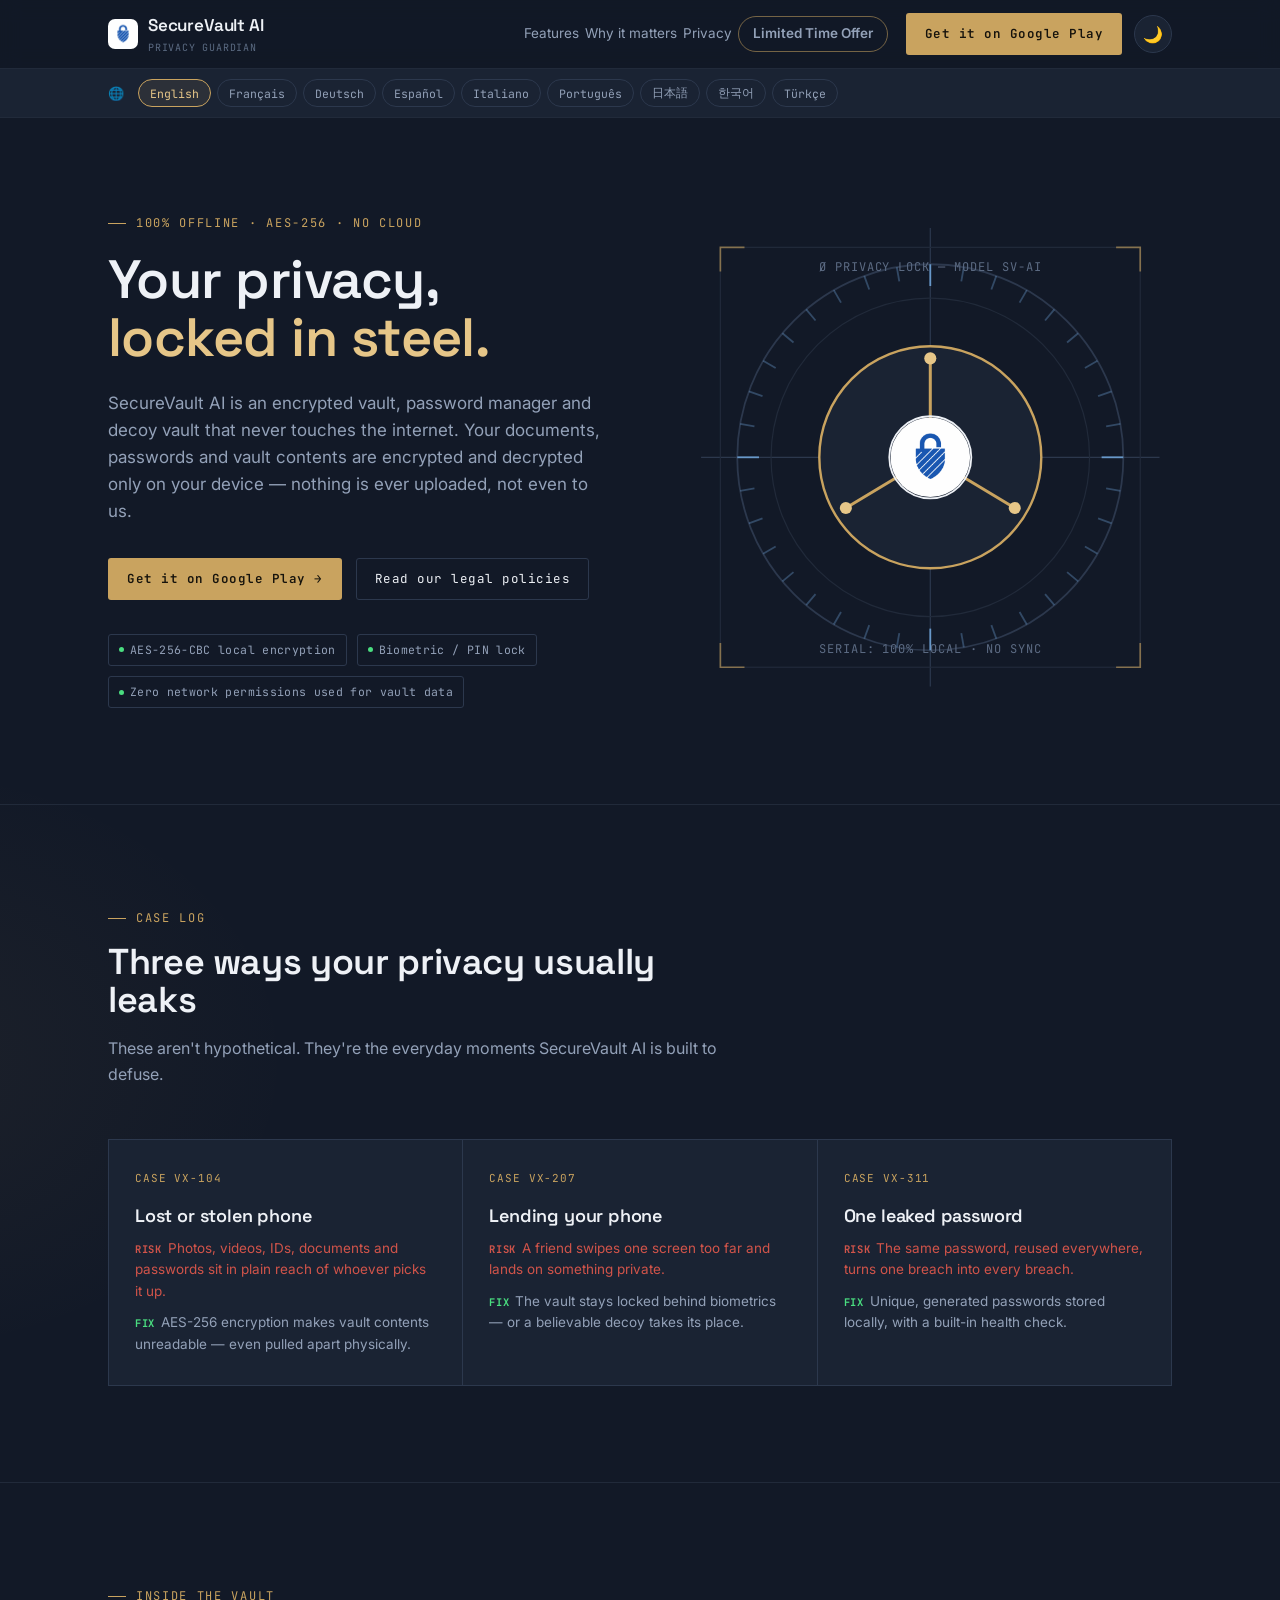
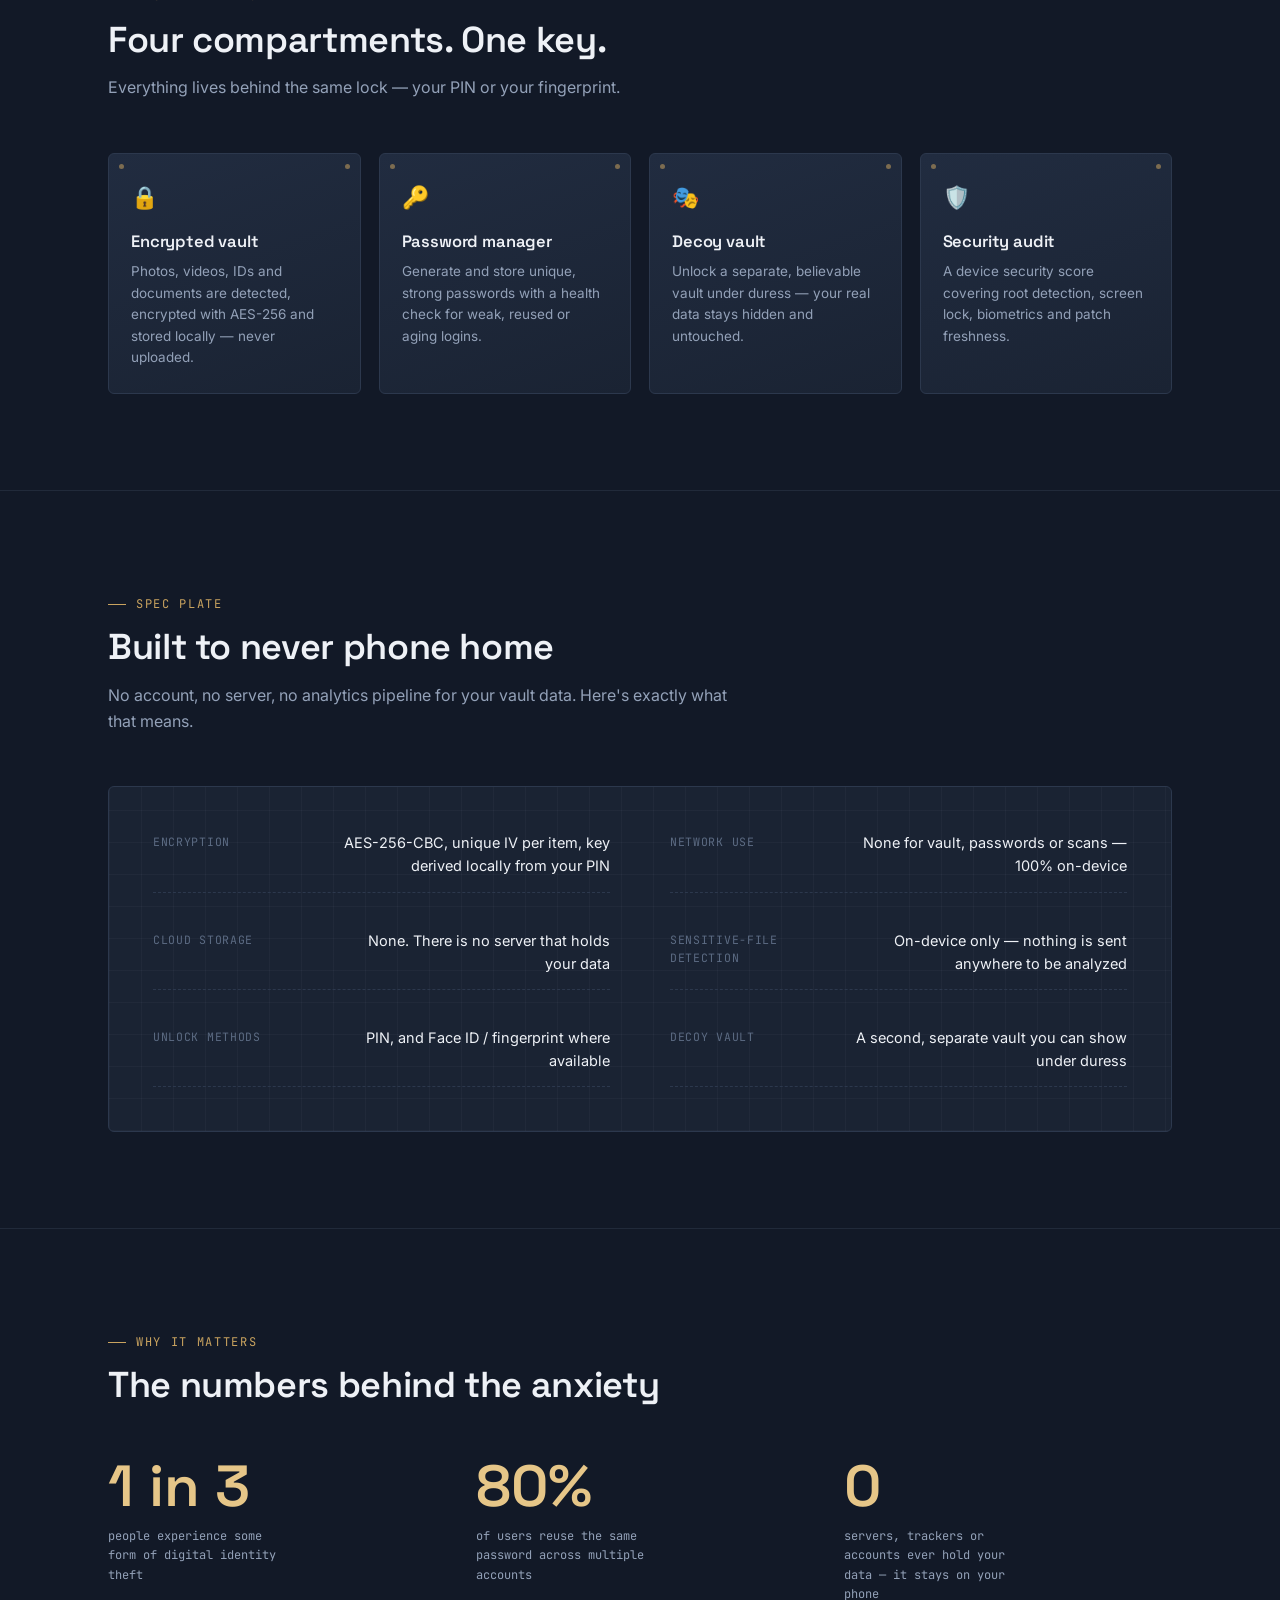
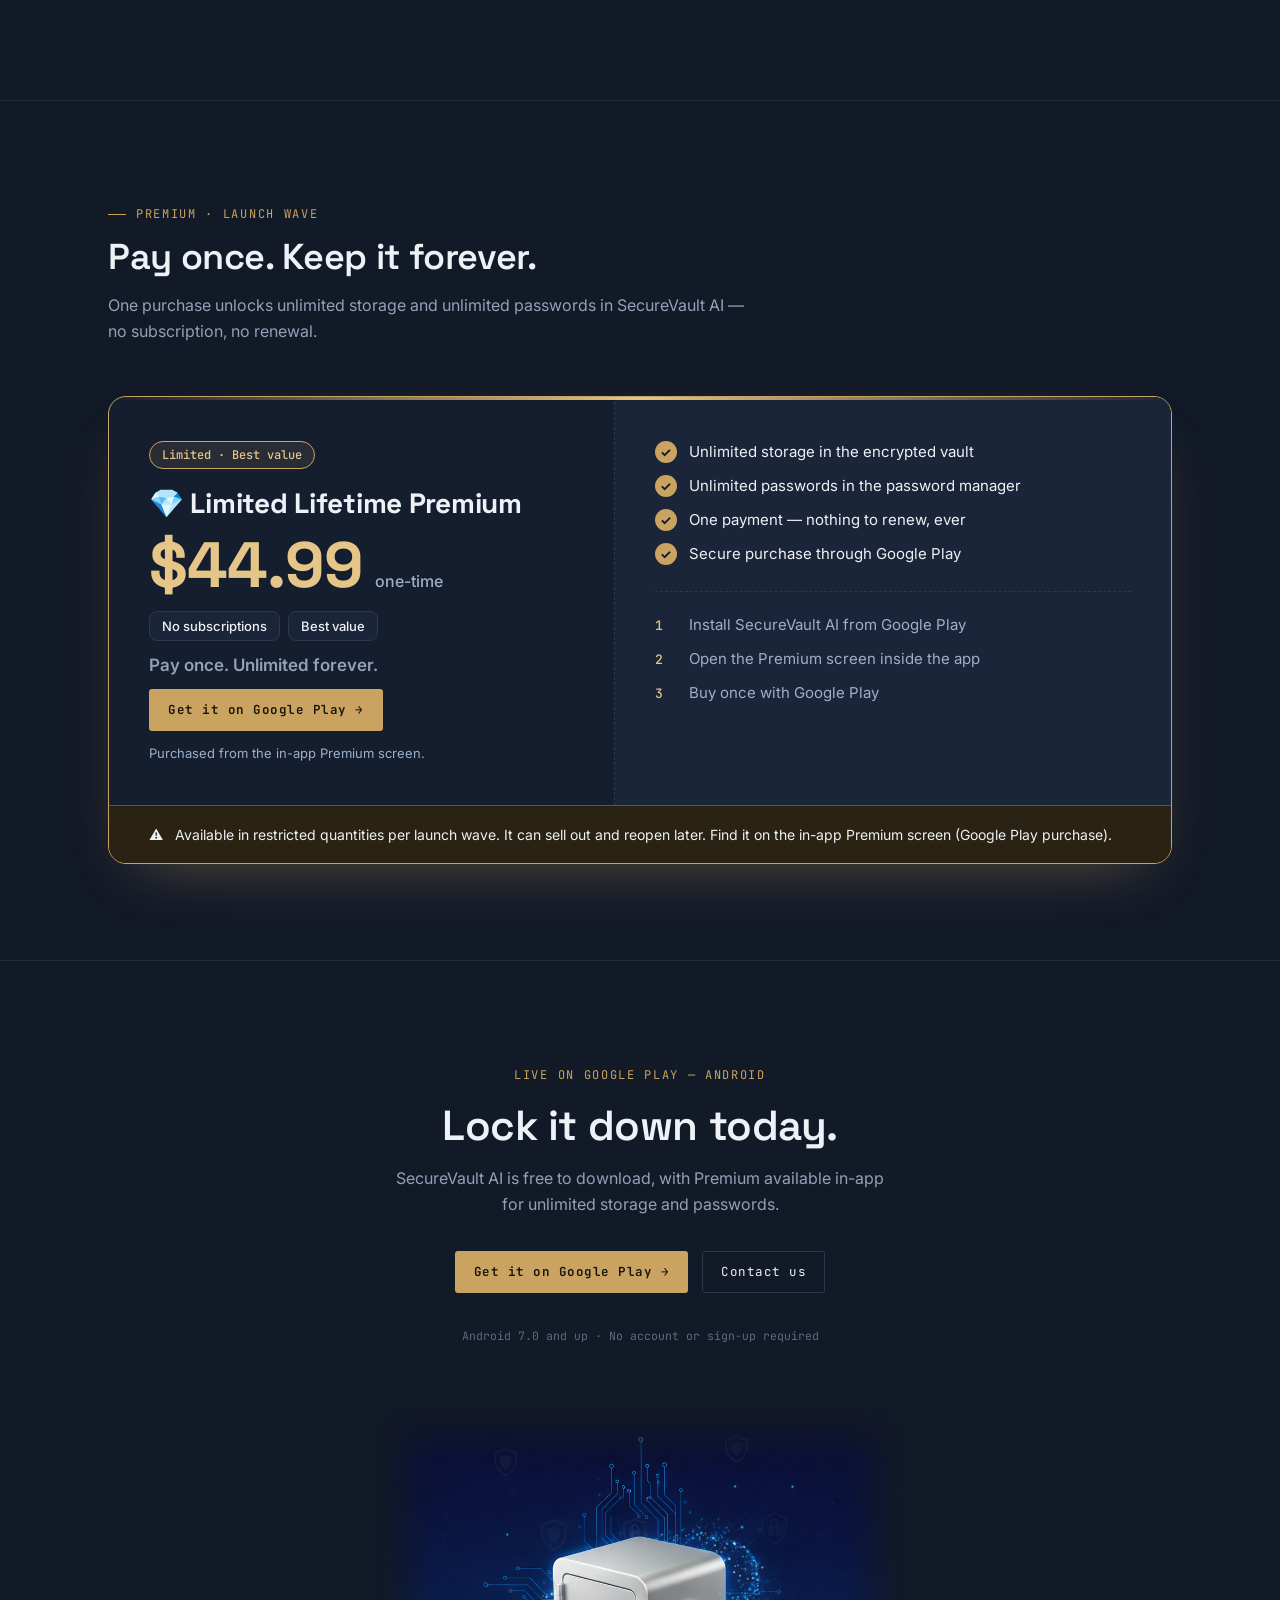
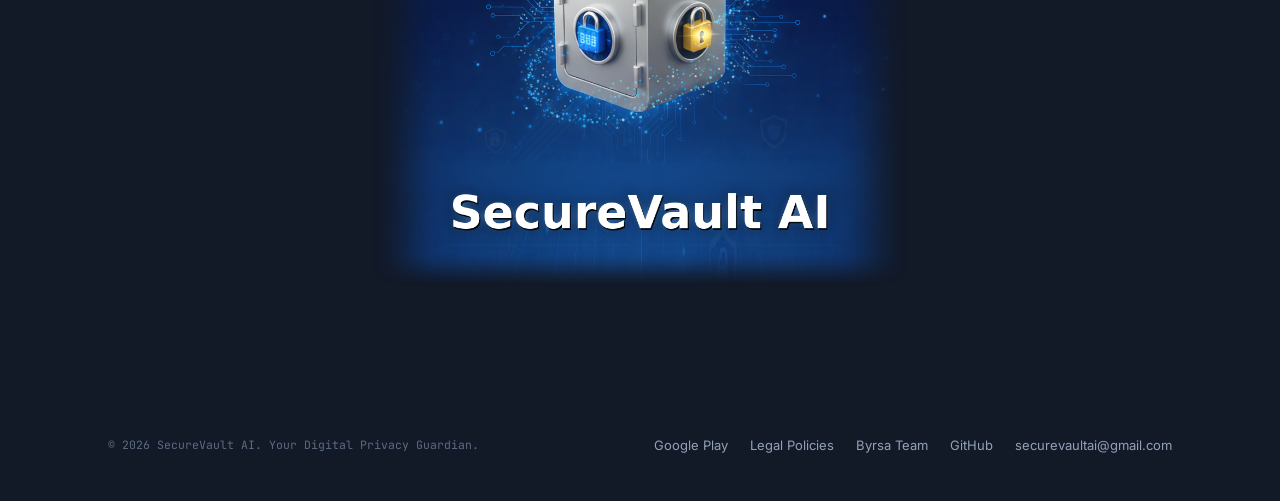
==== commit 75209214: "Update header with SecureVault AI branding and offer Replaced Byrsa Team link with SecureVault AI br" ====
--- a/index.html
+++ b/index.html
@@ -33,14 +33,11 @@
 .site-header .primary-nav{display:flex;align-items:center;gap:6px;margin:0 0 0 auto}
 .site-header .header-actions{display:flex;align-items:center;gap:12px;margin:0}
 .site-header .brand{flex:none}
-.byrsa-btn{display:inline-flex;align-items:center;gap:10px;padding:7px 18px 7px 8px;border-radius:999px;border:1px solid #d9dfeb;background:#fff;color:#0e1420;font:600 14px/1 'Space Grotesk',sans-serif;text-decoration:none;white-space:nowrap;transition:border-color .2s,box-shadow .2s}
-[data-theme="dark"] .byrsa-btn{background:#1a2333;border-color:#2c384d;color:#eef1f6}
-.byrsa-btn:hover,.byrsa-btn:focus-visible{border-color:#c9a35f;box-shadow:0 0 0 3px rgba(201,163,95,.25);outline:0}
-.byrsa-btn svg{width:26px;height:26px;flex:none}
+.site-header .nav-offer{color:#c9a35f;font-weight:600;border:1px solid rgba(201,163,95,.55);border-radius:999px;padding:6px 14px}
+.site-header .nav-offer:hover{background:rgba(201,163,95,.12)}
 @media(max-width:900px){
  .site-header>.wrap{flex-wrap:wrap;justify-content:space-between;row-gap:10px}
  .site-header .primary-nav{order:5;width:100%;justify-content:center;flex-wrap:wrap;margin:0}
- .site-header .brand{margin-left:auto}
 }
 @media(max-width:560px){.site-header .header-actions .btn{padding-inline:12px;font-size:13px}.site-header .brand small{display:none}}
 
@@ -75,20 +72,16 @@
 
 <header class="site-header">
   <div class="wrap">
-    <a href="https://byrsateam.github.io/" class="byrsa-btn" target="_blank" rel="noopener" title="Byrsa Team — main website">
-      <svg viewBox="0 0 26 26" aria-hidden="true"><rect width="26" height="26" rx="8" fill="#0e1420"/><path d="M13 5l6 2.3v5.2c0 3.6-2.4 6.2-6 8-3.6-1.8-6-4.4-6-8V7.3L13 5z" fill="none" stroke="#c9a35f" stroke-width="1.6" stroke-linejoin="round"/><rect x="10.3" y="11.2" width="5.4" height="4.4" rx="1" fill="#e6c688"/><path d="M11.4 11.2V10a1.6 1.6 0 013.2 0v1.2" fill="none" stroke="#e6c688" stroke-width="1.3"/></svg>
-      Byrsa Team
+    <a href="#top" class="brand">
+      <img src="adaptive-icon.png" alt="SecureVault AI" class="brand-mark">
+      <span>SecureVault AI<small>PRIVACY&nbsp;GUARDIAN</small></span>
     </a>
     <nav class="primary-nav">
       <a class="nav-link" href="#compartments" data-i18n="nav.features">Features</a>
       <a class="nav-link" href="#cases" data-i18n="nav.why">Why it matters</a>
       <a class="nav-link" href="#specs" data-i18n="nav.privacy">Privacy</a>
-      <a class="nav-link" href="legal.html" data-i18n="nav.legal">Legal Policies</a>
+      <a class="nav-link nav-offer" href="#premium" data-i18n="offer.nav">Limited Time Offer</a>
     </nav>
-    <a href="#top" class="brand">
-      <img src="adaptive-icon.png" alt="SecureVault AI" class="brand-mark">
-      <span>SecureVault AI<small>PRIVACY&nbsp;GUARDIAN</small></span>
-    </a>
     <div class="header-actions">
       <a class="btn btn-brass" href="https://play.google.com/store/apps/details?id=com.securevault.ai" target="_blank" rel="noopener" data-i18n="ctaHeader">Get it on Google Play</a>
       <button type="button" class="theme-toggle" id="themeToggle" aria-label="Toggle dark / light mode">🌙</button>
@@ -466,8 +459,8 @@
   // Offer section translations (falls back to the English text in the HTML)
   (function() {
     const T = {
-      fr: {eyebrow:"Premium · Vague de lancement",h2:"Payez une fois. Gardez-le pour toujours.",lede:"Un seul achat débloque le stockage et les mots de passe illimités de SecureVault AI — sans abonnement, sans renouvellement.",badge:"Édition limitée · Meilleure offre",title:"Premium à vie — édition limitée",per:"paiement unique",pill1:"Sans abonnement",pill2:"Meilleur rapport qualité-prix",tag:"Payez une fois. Illimité pour toujours.",cta:"Obtenir sur Google Play →",note:"Achat depuis l'écran Premium de l'application.",f1:"Stockage illimité dans le coffre chiffré",f2:"Mots de passe illimités dans le gestionnaire",f3:"Un seul paiement — rien à renouveler, jamais",f4:"Achat sécurisé via Google Play",s1:"Installez SecureVault AI depuis Google Play",s2:"Ouvrez l'écran Premium dans l'application",s3:"Achetez une seule fois avec Google Play",alert:"Disponible en quantités limitées à chaque vague de lancement. L'offre peut s'épuiser puis rouvrir plus tard. Retrouvez-la sur l'écran Premium de l'application (achat via Google Play)."},
-      ar: {eyebrow:"بريميوم · موجة الإطلاق",h2:"ادفع مرة واحدة. واحتفظ به إلى الأبد.",lede:"عملية شراء واحدة تفتح لك تخزينًا وكلمات مرور غير محدودة في SecureVault AI — بدون اشتراك وبدون تجديد.",badge:"كمية محدودة · أفضل قيمة",title:"بريميوم مدى الحياة — إصدار محدود",per:"دفعة واحدة",pill1:"بدون اشتراكات",pill2:"أفضل قيمة",tag:"ادفع مرة واحدة. بلا حدود إلى الأبد.",cta:"احصل عليه من Google Play ←",note:"الشراء من شاشة Premium داخل التطبيق.",f1:"تخزين غير محدود في الخزنة المشفّرة",f2:"كلمات مرور غير محدودة",f3:"دفعة واحدة — لا تجديد أبدًا",f4:"شراء آمن عبر Google Play",s1:"ثبّت SecureVault AI من Google Play",s2:"افتح شاشة Premium داخل التطبيق",s3:"اشترِ مرة واحدة عبر Google Play",alert:"متوفر بكميات محدودة في كل موجة إطلاق. قد ينفد العرض ثم يُعاد فتحه لاحقًا. ستجده في شاشة Premium داخل التطبيق (الشراء عبر Google Play)."}
+      fr: {nav:"Offre limitée",eyebrow:"Premium · Vague de lancement",h2:"Payez une fois. Gardez-le pour toujours.",lede:"Un seul achat débloque le stockage et les mots de passe illimités de SecureVault AI — sans abonnement, sans renouvellement.",badge:"Édition limitée · Meilleure offre",title:"Premium à vie — édition limitée",per:"paiement unique",pill1:"Sans abonnement",pill2:"Meilleur rapport qualité-prix",tag:"Payez une fois. Illimité pour toujours.",cta:"Obtenir sur Google Play →",note:"Achat depuis l'écran Premium de l'application.",f1:"Stockage illimité dans le coffre chiffré",f2:"Mots de passe illimités dans le gestionnaire",f3:"Un seul paiement — rien à renouveler, jamais",f4:"Achat sécurisé via Google Play",s1:"Installez SecureVault AI depuis Google Play",s2:"Ouvrez l'écran Premium dans l'application",s3:"Achetez une seule fois avec Google Play",alert:"Disponible en quantités limitées à chaque vague de lancement. L'offre peut s'épuiser puis rouvrir plus tard. Retrouvez-la sur l'écran Premium de l'application (achat via Google Play)."},
+      ar: {nav:"عرض لفترة محدودة",eyebrow:"بريميوم · موجة الإطلاق",h2:"ادفع مرة واحدة. واحتفظ به إلى الأبد.",lede:"عملية شراء واحدة تفتح لك تخزينًا وكلمات مرور غير محدودة في SecureVault AI — بدون اشتراك وبدون تجديد.",badge:"كمية محدودة · أفضل قيمة",title:"بريميوم مدى الحياة — إصدار محدود",per:"دفعة واحدة",pill1:"بدون اشتراكات",pill2:"أفضل قيمة",tag:"ادفع مرة واحدة. بلا حدود إلى الأبد.",cta:"احصل عليه من Google Play ←",note:"الشراء من شاشة Premium داخل التطبيق.",f1:"تخزين غير محدود في الخزنة المشفّرة",f2:"كلمات مرور غير محدودة",f3:"دفعة واحدة — لا تجديد أبدًا",f4:"شراء آمن عبر Google Play",s1:"ثبّت SecureVault AI من Google Play",s2:"افتح شاشة Premium داخل التطبيق",s3:"اشترِ مرة واحدة عبر Google Play",alert:"متوفر بكميات محدودة في كل موجة إطلاق. قد ينفد العرض ثم يُعاد فتحه لاحقًا. ستجده في شاشة Premium داخل التطبيق (الشراء عبر Google Play)."}
     };
     const els = [...document.querySelectorAll('[data-i18n^="offer."]')];
     const EN = {};
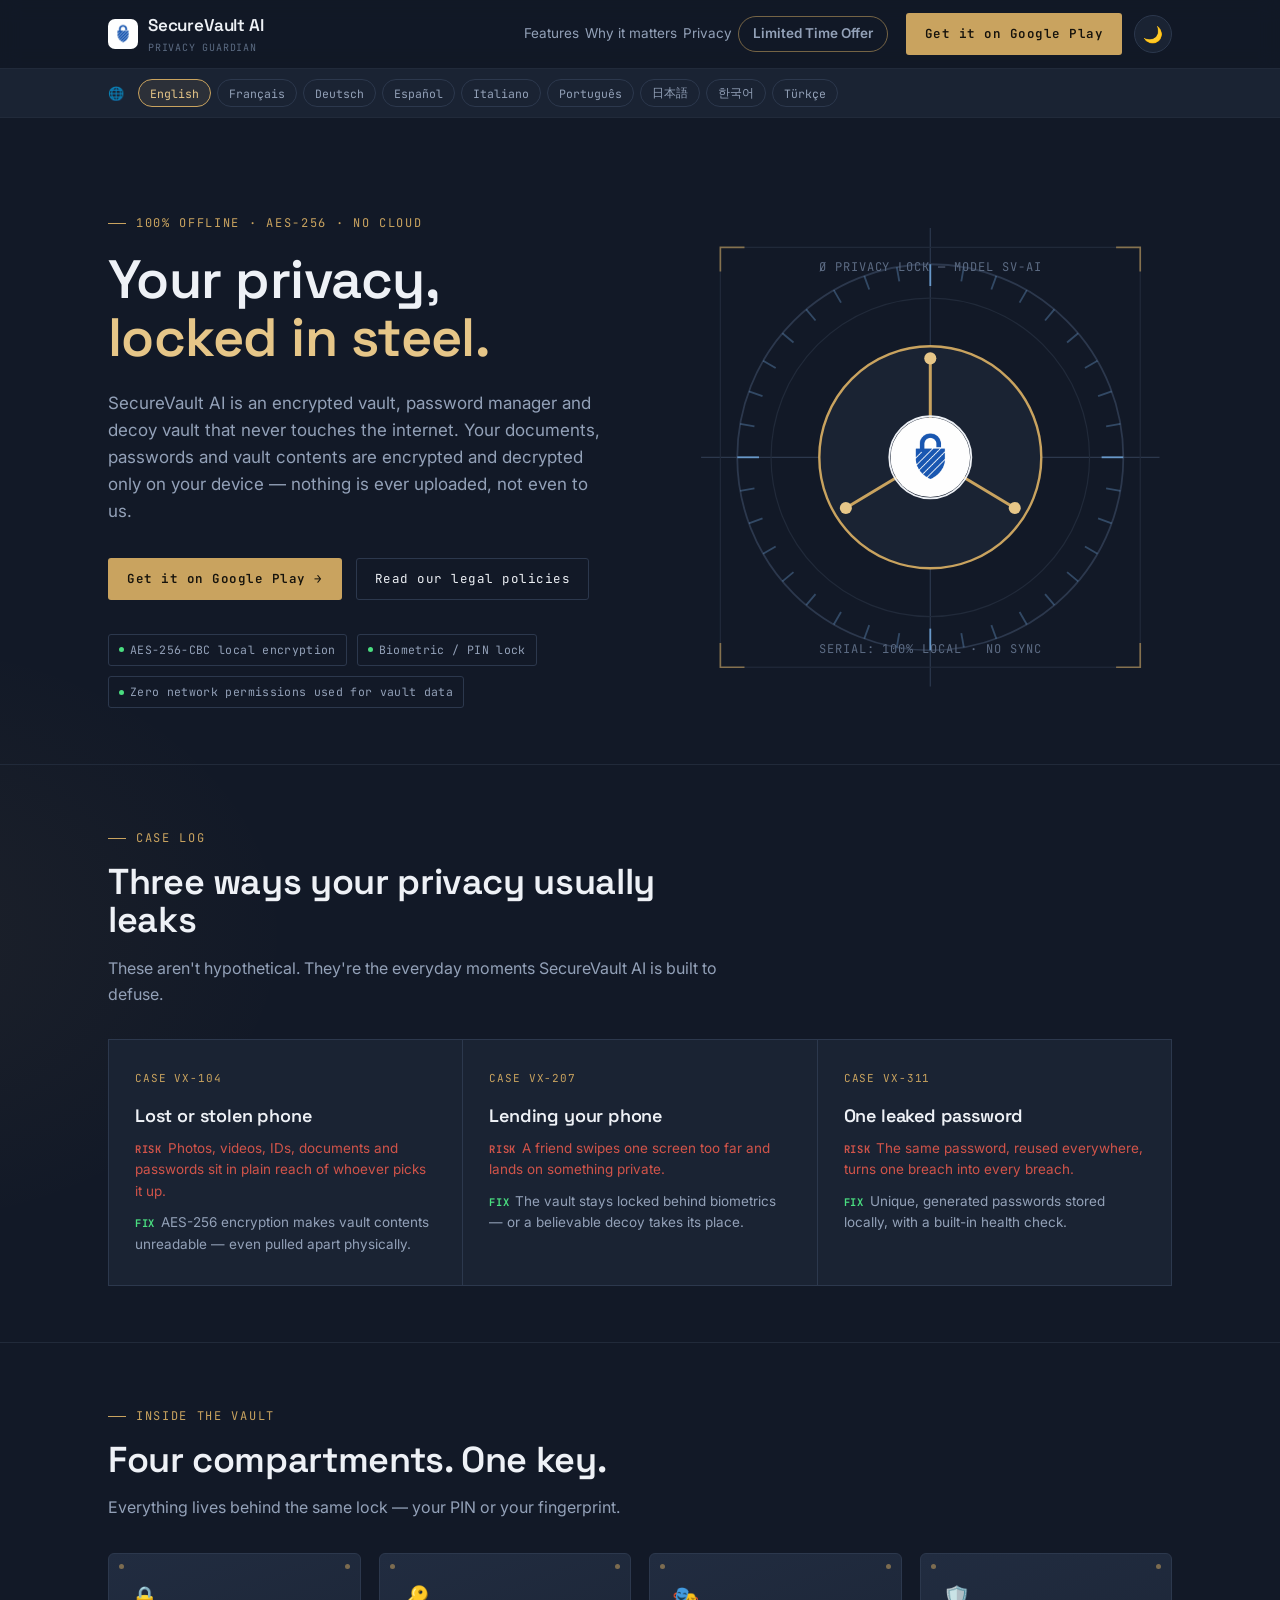
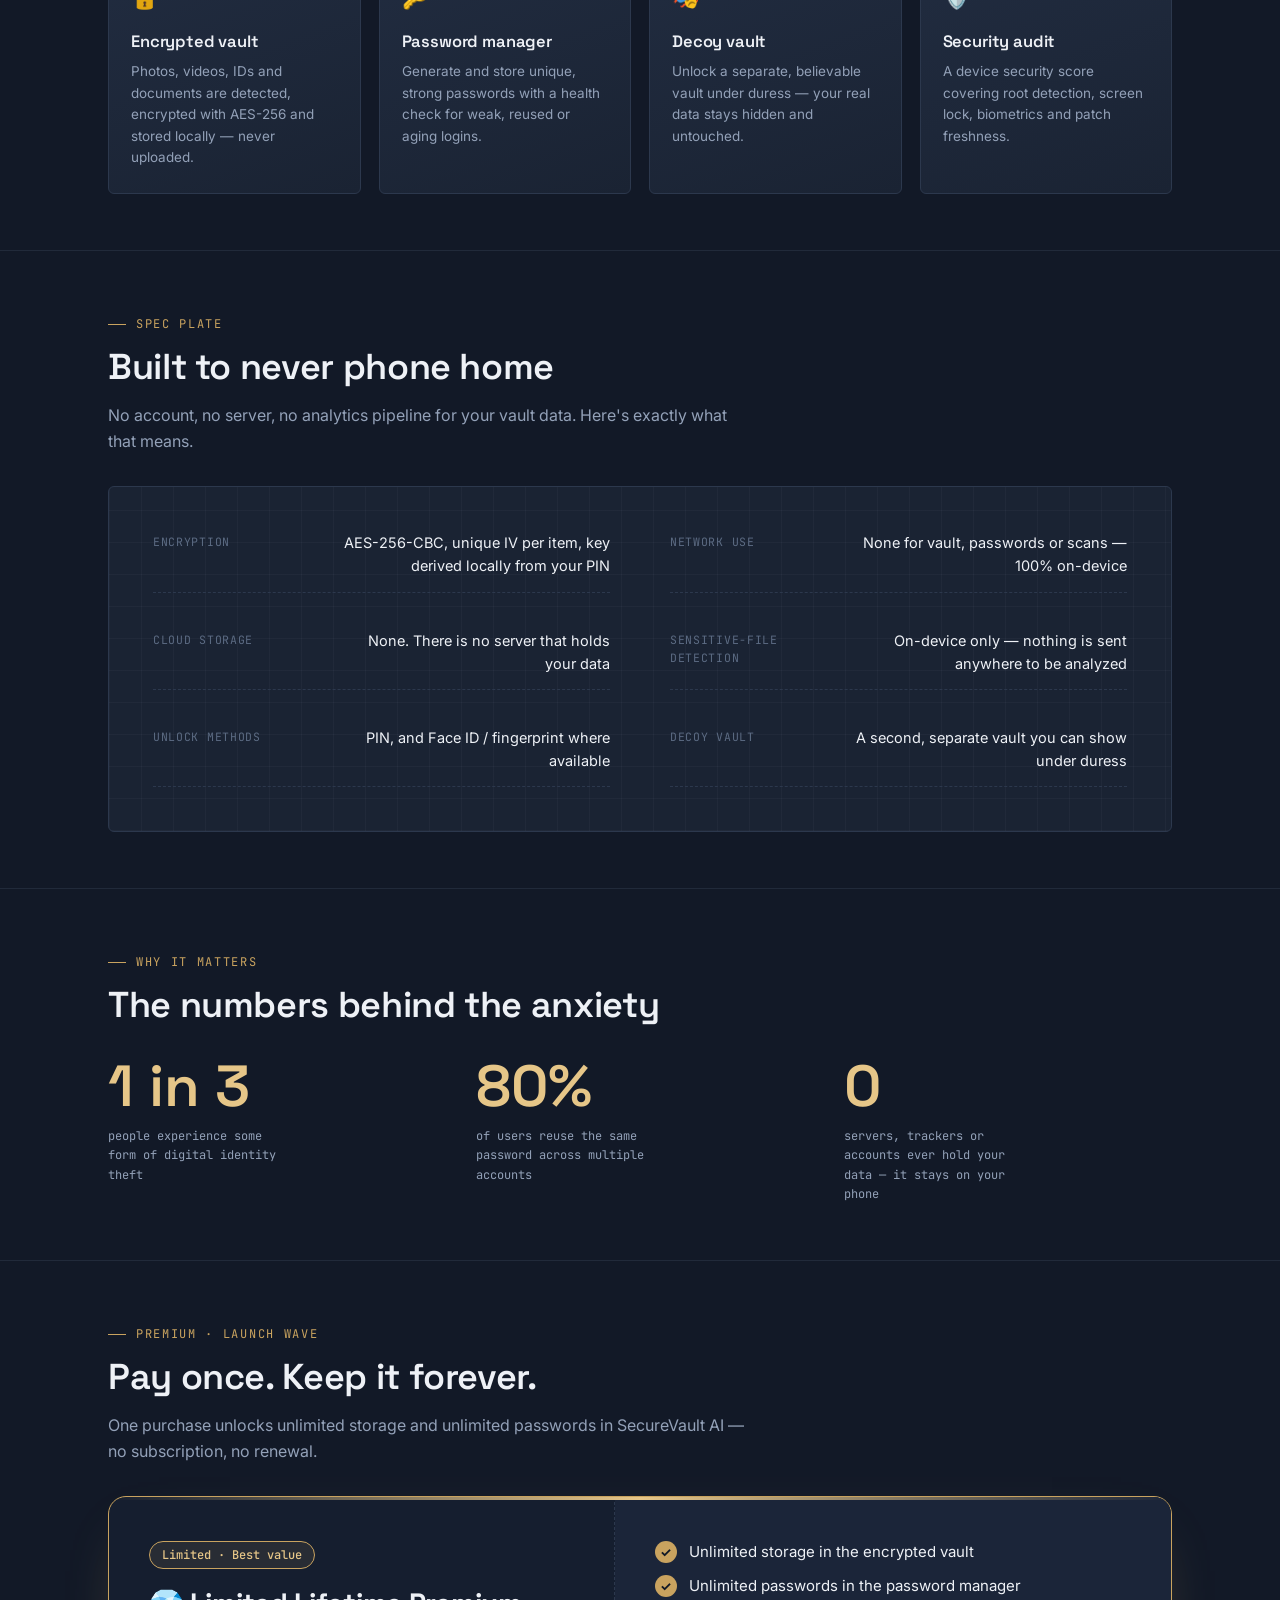
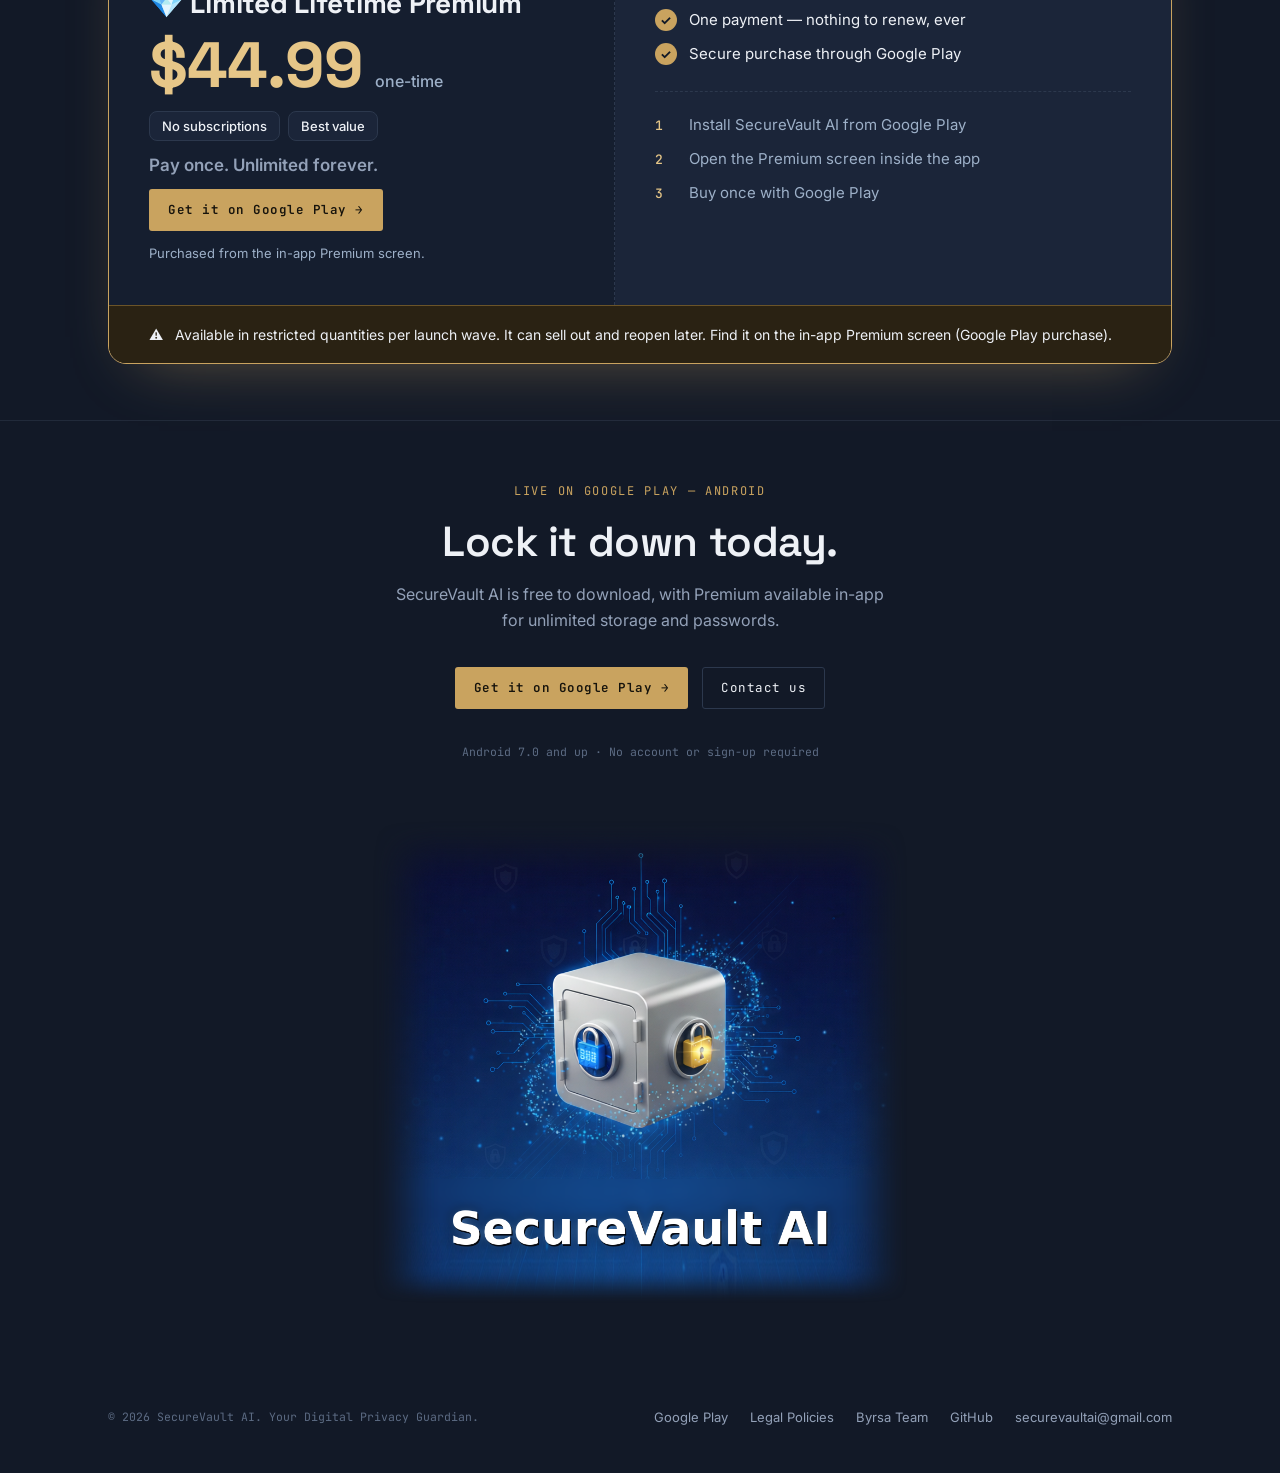
==== commit 74542af7: "Implement tighter section spacing for larger screens Added tighter section spacing for desktop/table" ====
--- a/index.html
+++ b/index.html
@@ -40,6 +40,16 @@
  .site-header .primary-nav{order:5;width:100%;justify-content:center;flex-wrap:wrap;margin:0}
 }
 @media(max-width:560px){.site-header .header-actions .btn{padding-inline:12px;font-size:13px}.site-header .brand small{display:none}}
+
+
+/* ===== Tighter section spacing (desktop/tablet only — mobile untouched) ===== */
+@media(min-width:901px){
+ :root{--section-gap:56px}
+ main>section{padding-top:var(--section-gap)!important;padding-bottom:var(--section-gap)!important}
+ main>section.hero{padding-top:88px!important}
+ main>section .section-head{margin-bottom:32px!important}
+ .offer-card{margin-top:0!important}
+}
 
 /* ===== Lifetime offer ===== */
 .offer{--o-card:#151e2f;--o-in:#1b2539;--o-line:#2c384d;--o-text:#eef1f6;--o-mut:#9db0c8;--o-brass:#c9a35f;--o-brass2:#e6c688;--o-warn:#2a2213;--o-warnl:#6b5428}
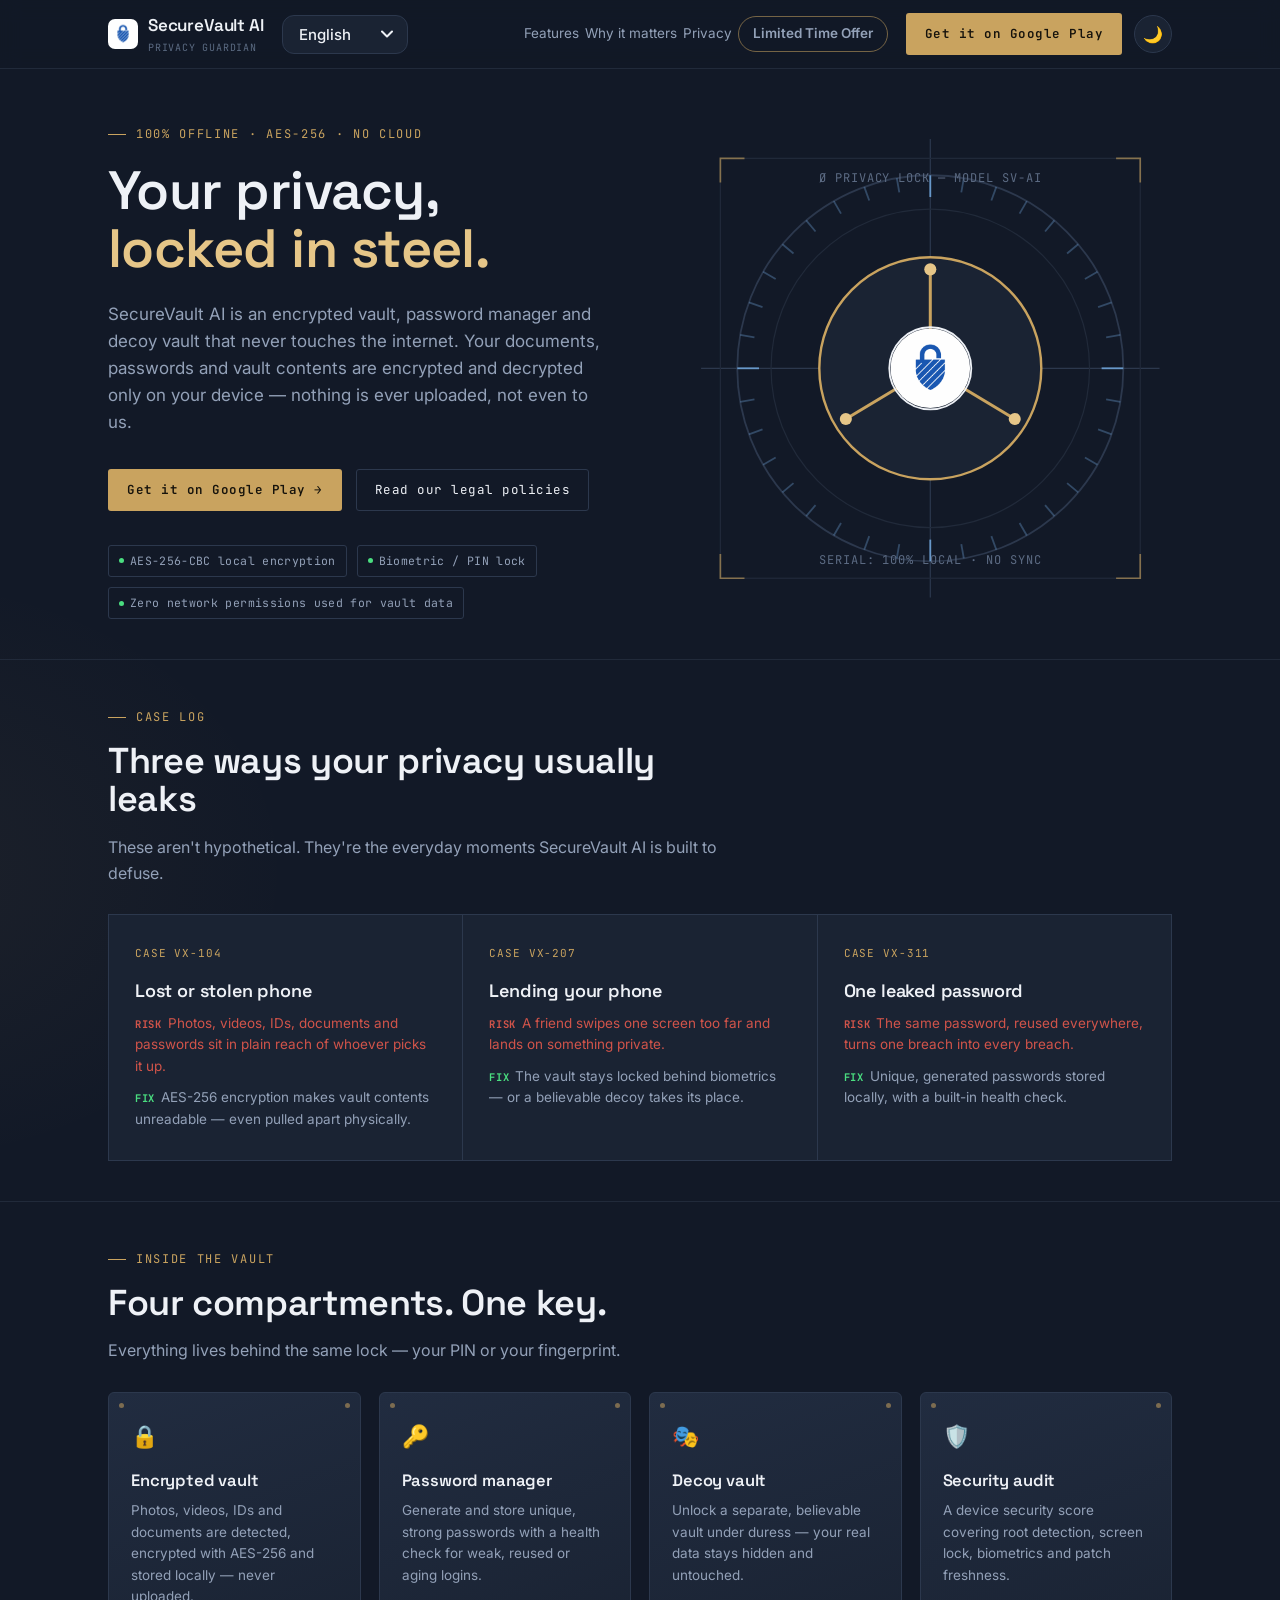
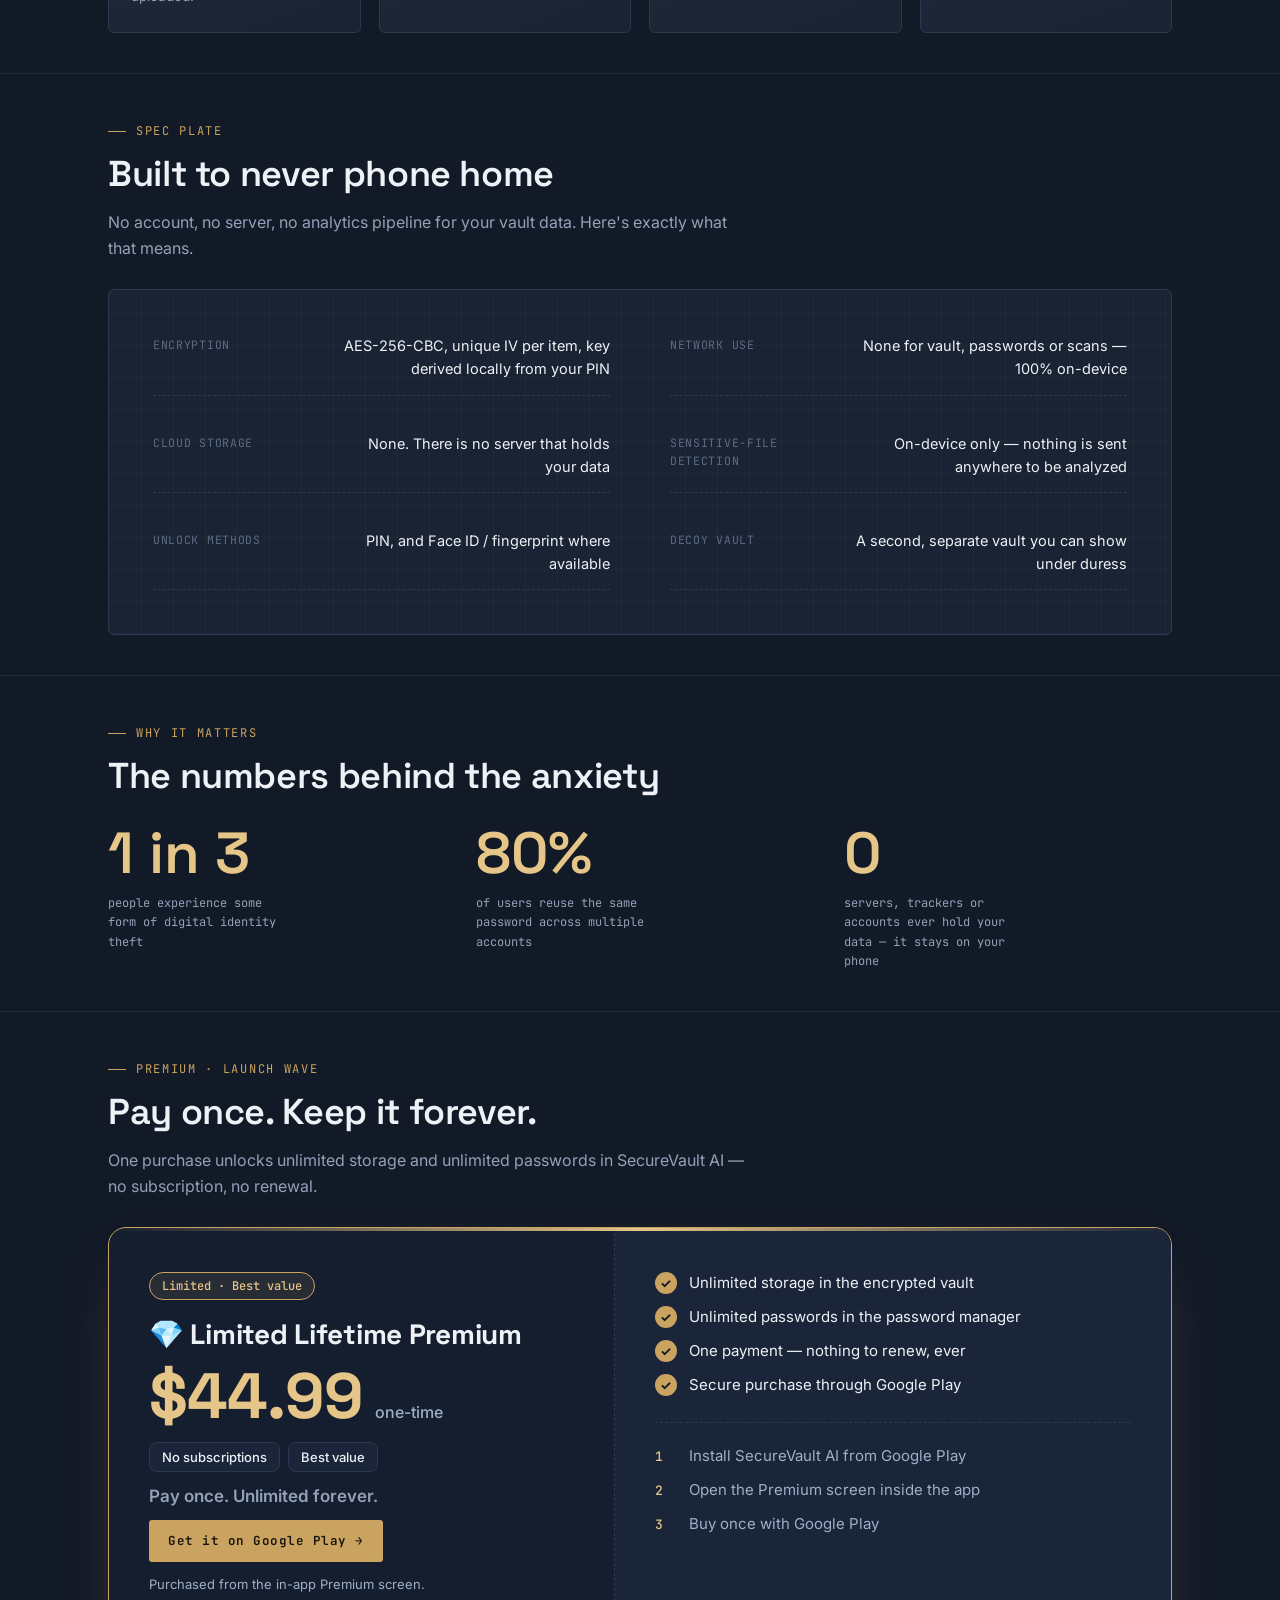
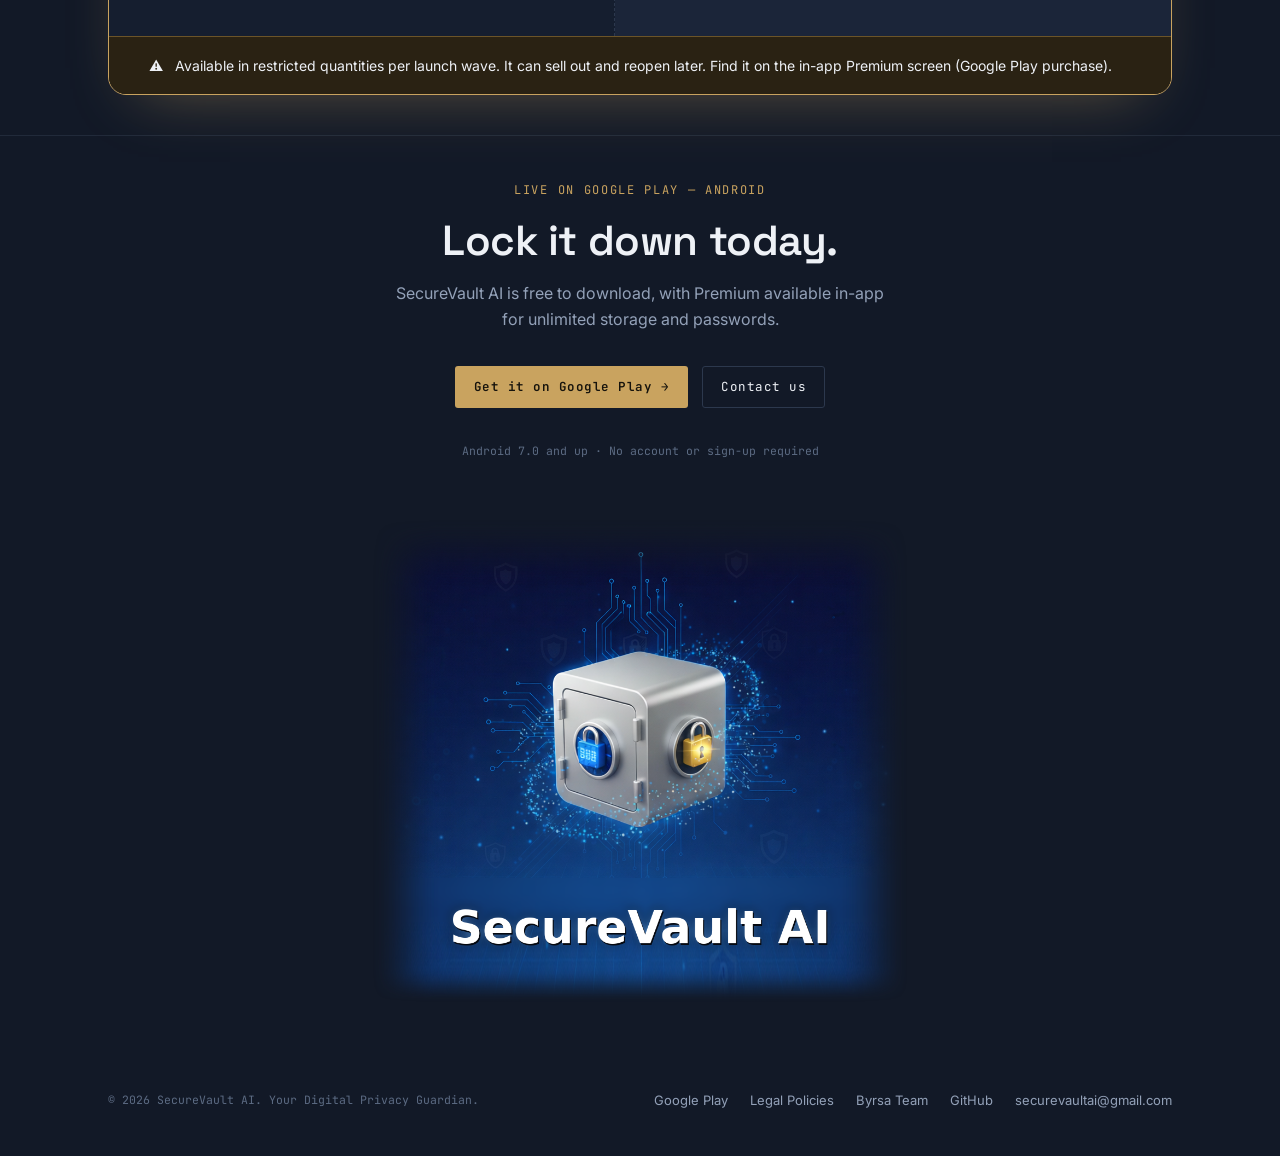
==== commit 1076ccd9: "Add language selection dropdown to header" ====
--- a/index.html
+++ b/index.html
@@ -42,13 +42,20 @@
 @media(max-width:560px){.site-header .header-actions .btn{padding-inline:12px;font-size:13px}.site-header .brand small{display:none}}
 
 
+.lang-select{appearance:none;-webkit-appearance:none;flex:none;cursor:pointer;padding:9px 34px 9px 16px;border-radius:12px;border:1px solid #d9dfeb;color:#141b2b;font:500 15px 'Inter',sans-serif;background:#fff url("data:image/svg+xml,%3Csvg xmlns='http://www.w3.org/2000/svg' width='12' height='8' fill='none' stroke='%23141b2b' stroke-width='2' stroke-linecap='round' stroke-linejoin='round'%3E%3Cpath d='M1 1.5l5 5 5-5'/%3E%3C/svg%3E") no-repeat right 14px center}
+[data-theme="dark"] .lang-select{background-color:#1a2333;border-color:#2c384d;color:#eef1f6;background-image:url("data:image/svg+xml,%3Csvg xmlns='http://www.w3.org/2000/svg' width='12' height='8' fill='none' stroke='%23eef1f6' stroke-width='2' stroke-linecap='round' stroke-linejoin='round'%3E%3Cpath d='M1 1.5l5 5 5-5'/%3E%3C/svg%3E")}
+[data-theme="dark"] .lang-select option{background:#1a2333;color:#eef1f6}
+.lang-select:hover,.lang-select:focus-visible{border-color:#c9a35f;outline:0;box-shadow:0 0 0 3px rgba(201,163,95,.25)}
+@media(max-width:560px){.lang-select{padding:8px 30px 8px 12px;font-size:14px}}
+
 /* ===== Tighter section spacing (desktop/tablet only — mobile untouched) ===== */
 @media(min-width:901px){
- :root{--section-gap:56px}
- main>section{padding-top:var(--section-gap)!important;padding-bottom:var(--section-gap)!important}
- main>section.hero{padding-top:88px!important}
- main>section .section-head{margin-bottom:32px!important}
- .offer-card{margin-top:0!important}
+ :root{--section-gap:40px}
+ html body main>section{padding-top:var(--section-gap)!important;padding-bottom:var(--section-gap)!important;margin-top:0!important;margin-bottom:0!important;min-height:0!important}
+ html body main>section>.wrap{padding-top:0!important;padding-bottom:0!important}
+ html body main>section.hero{padding-top:48px!important}
+ html body main>section .section-head{margin-bottom:28px!important}
+ html body main>section .offer-card{margin-top:0!important}
 }
 
 /* ===== Lifetime offer ===== */
@@ -86,6 +93,7 @@
       <img src="adaptive-icon.png" alt="SecureVault AI" class="brand-mark">
       <span>SecureVault AI<small>PRIVACY&nbsp;GUARDIAN</small></span>
     </a>
+    <select id="siteLang" class="lang-select" aria-label="Language"></select>
     <nav class="primary-nav">
       <a class="nav-link" href="#compartments" data-i18n="nav.features">Features</a>
       <a class="nav-link" href="#cases" data-i18n="nav.why">Why it matters</a>
@@ -99,17 +107,10 @@
   </div>
 </header>
 
-<div class="lang-strip">
-  <div class="wrap lang-strip-inner">
-    <span class="lang-strip-label">🌐</span>
-    <div class="lang-grid-inline" id="siteLangGrid"></div>
-  </div>
-</div>
-
 <main id="top">
 
   <!-- ============ HERO ============ -->
-  <section class="hero" style="border-bottom:1px solid var(--line-soft); padding-top:88px;">
+  <section class="hero" style="border-bottom:1px solid var(--line-soft); padding-top:48px;">
     <div class="wrap">
       <div>
         <span class="eyebrow" data-i18n="hero.eyebrow">100% Offline &middot; AES&#8209;256 &middot; No Cloud</span>
@@ -430,21 +431,17 @@
         const val = resolve(dict, el.getAttribute('data-i18n'));
         if (val !== undefined) el.textContent = val;
       });
-      document.querySelectorAll('.lang-pill').forEach(btn => {
-        btn.classList.toggle('active', btn.dataset.lang === lang);
-      });
+      sel.value = lang;
     }
 
-    const grid = document.getElementById('siteLangGrid');
+    const sel = document.getElementById('siteLang');
     LANGS.forEach(code => {
-      const btn = document.createElement('button');
-      btn.type = 'button';
-      btn.className = 'lang-pill';
-      btn.dataset.lang = code;
-      btn.textContent = NAMES[code];
-      btn.addEventListener('click', () => applyLang(code));
-      grid.appendChild(btn);
+      const o = document.createElement('option');
+      o.value = code;
+      o.textContent = NAMES[code];
+      sel.appendChild(o);
     });
+    sel.addEventListener('change', () => applyLang(sel.value));
 
     applyLang(detectLang());
   })();
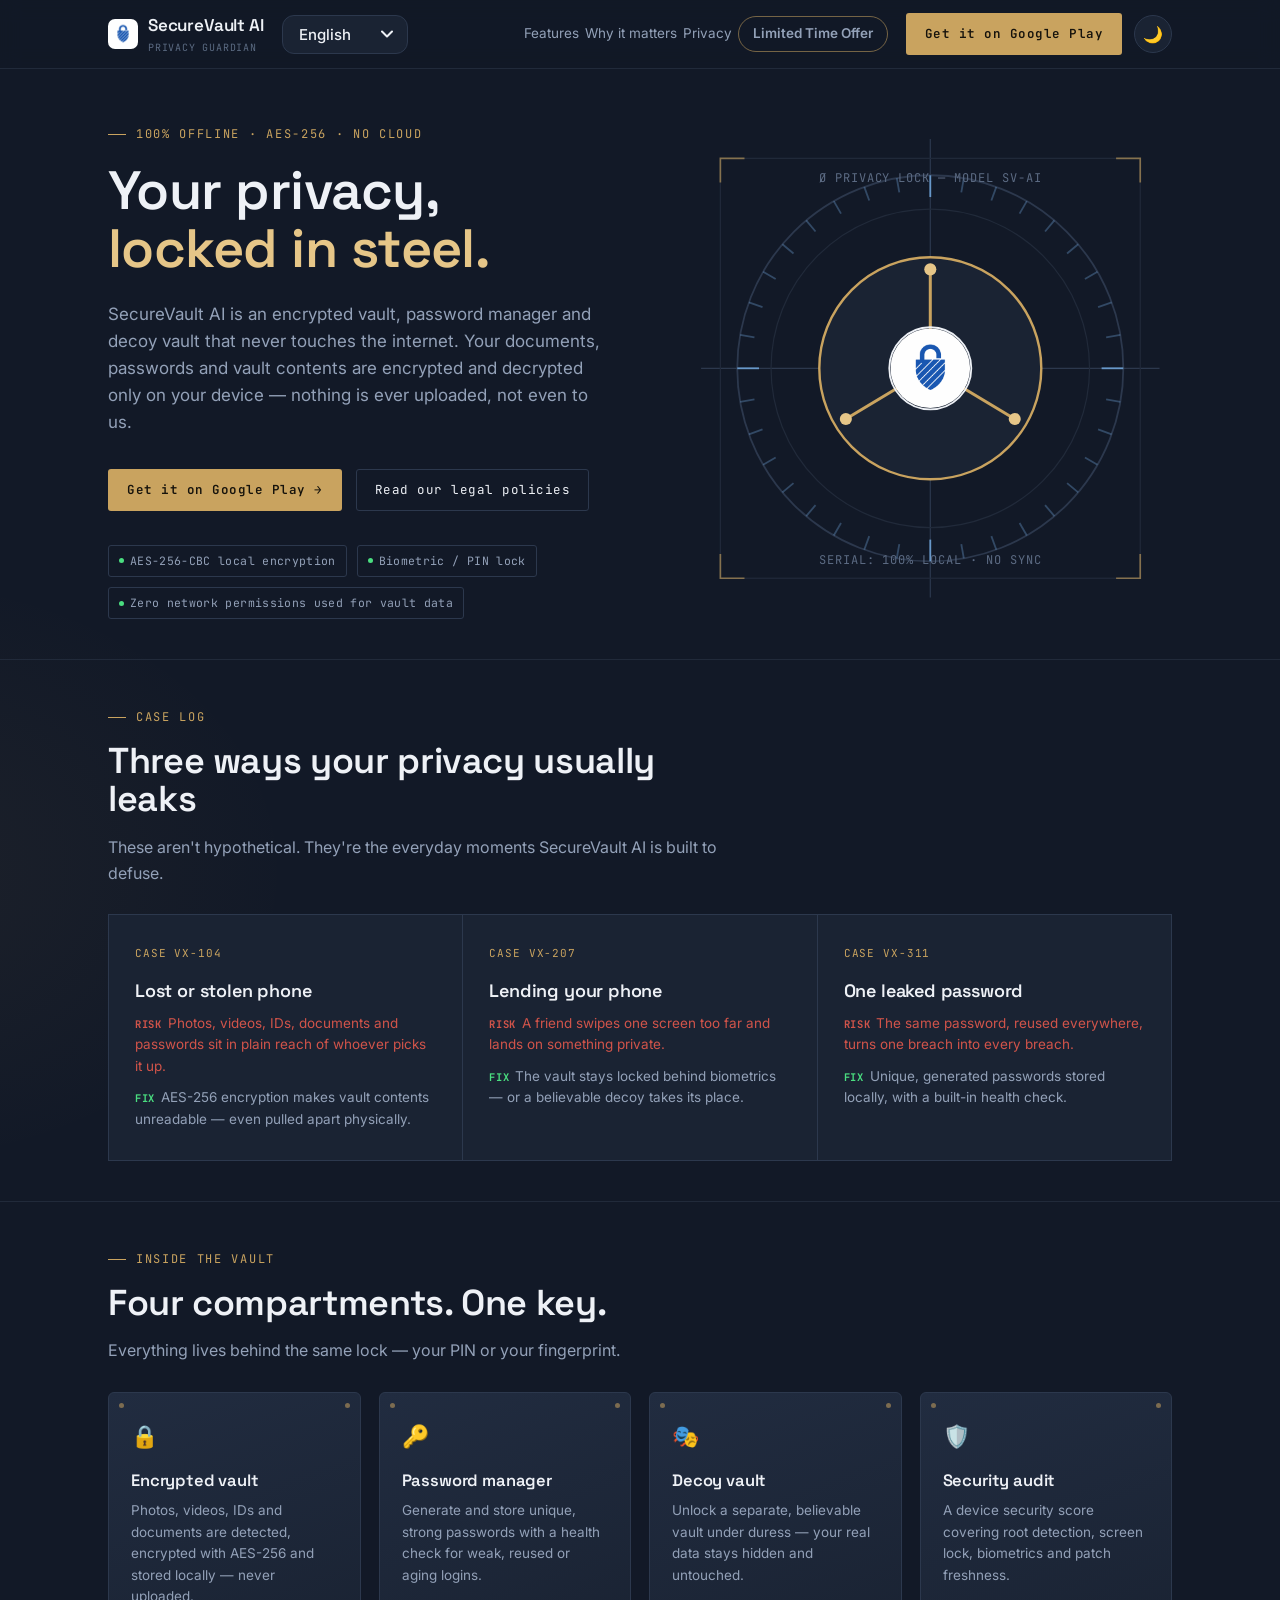
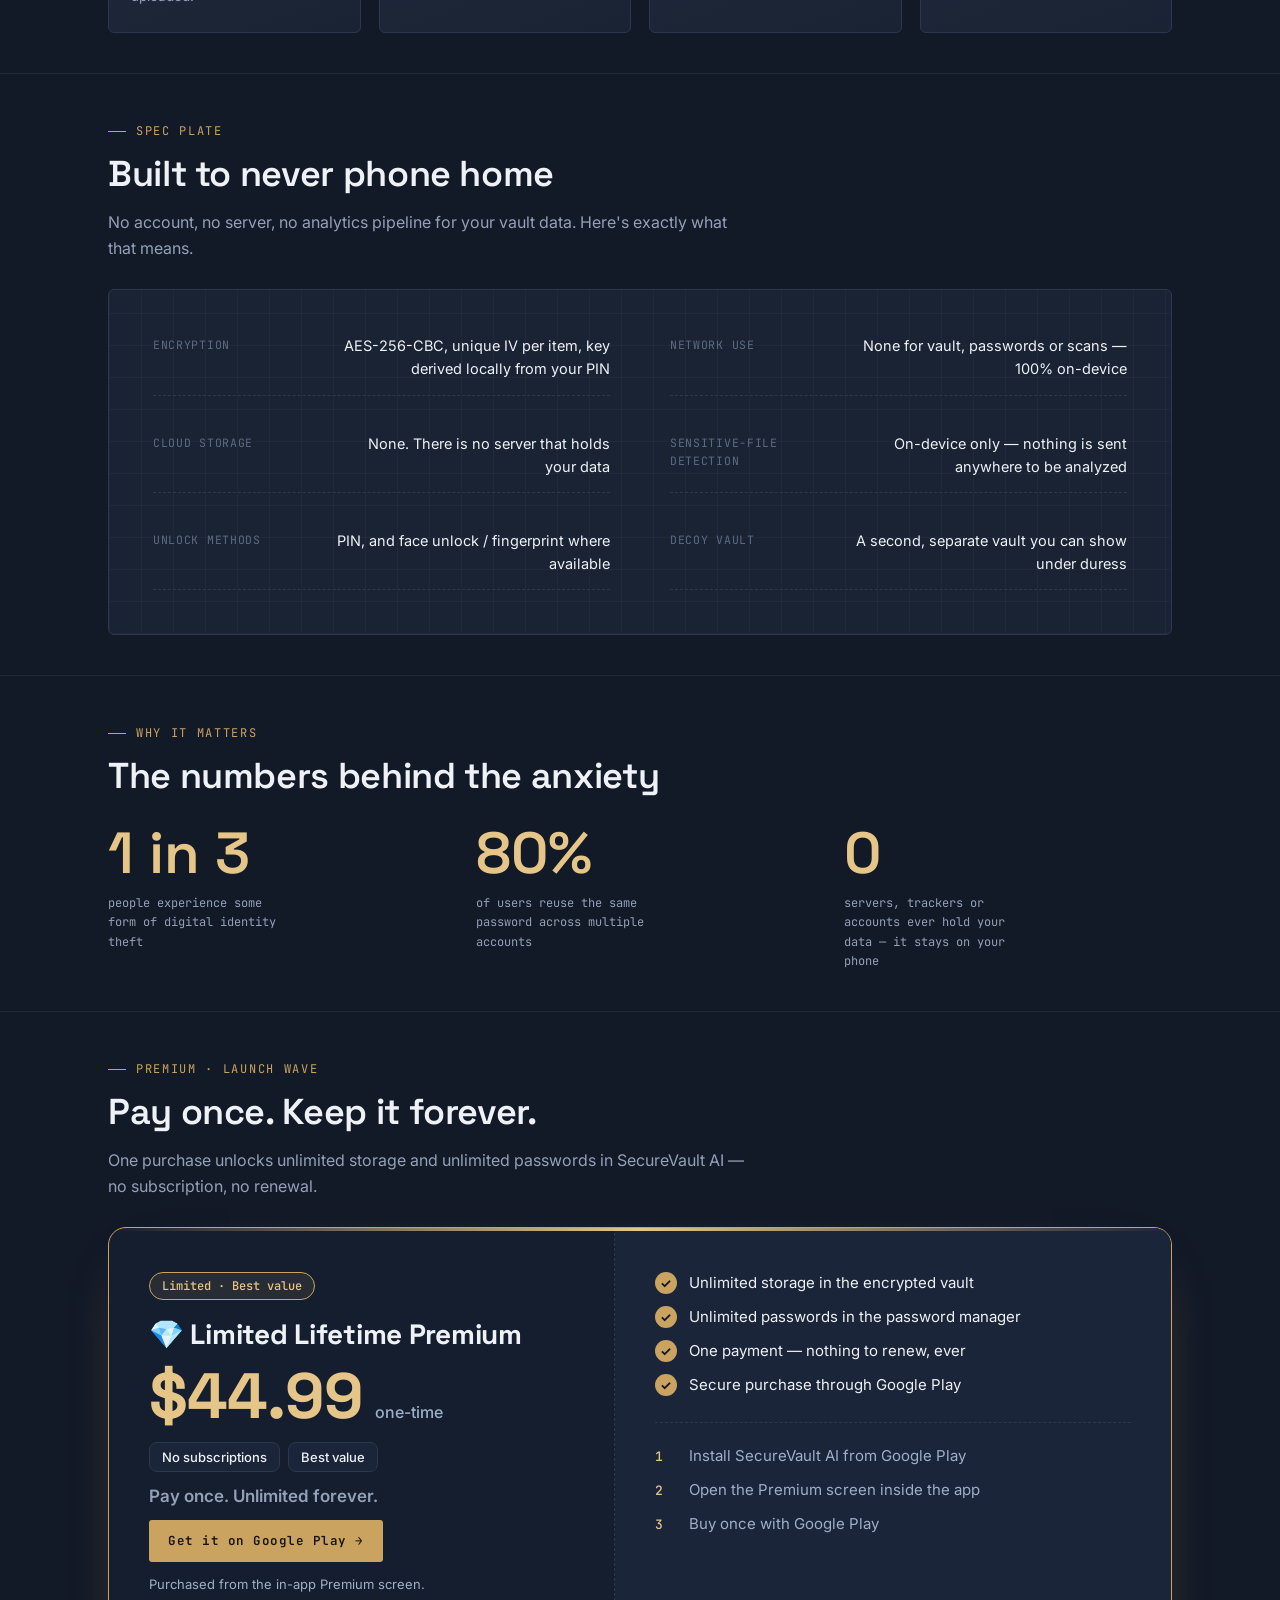
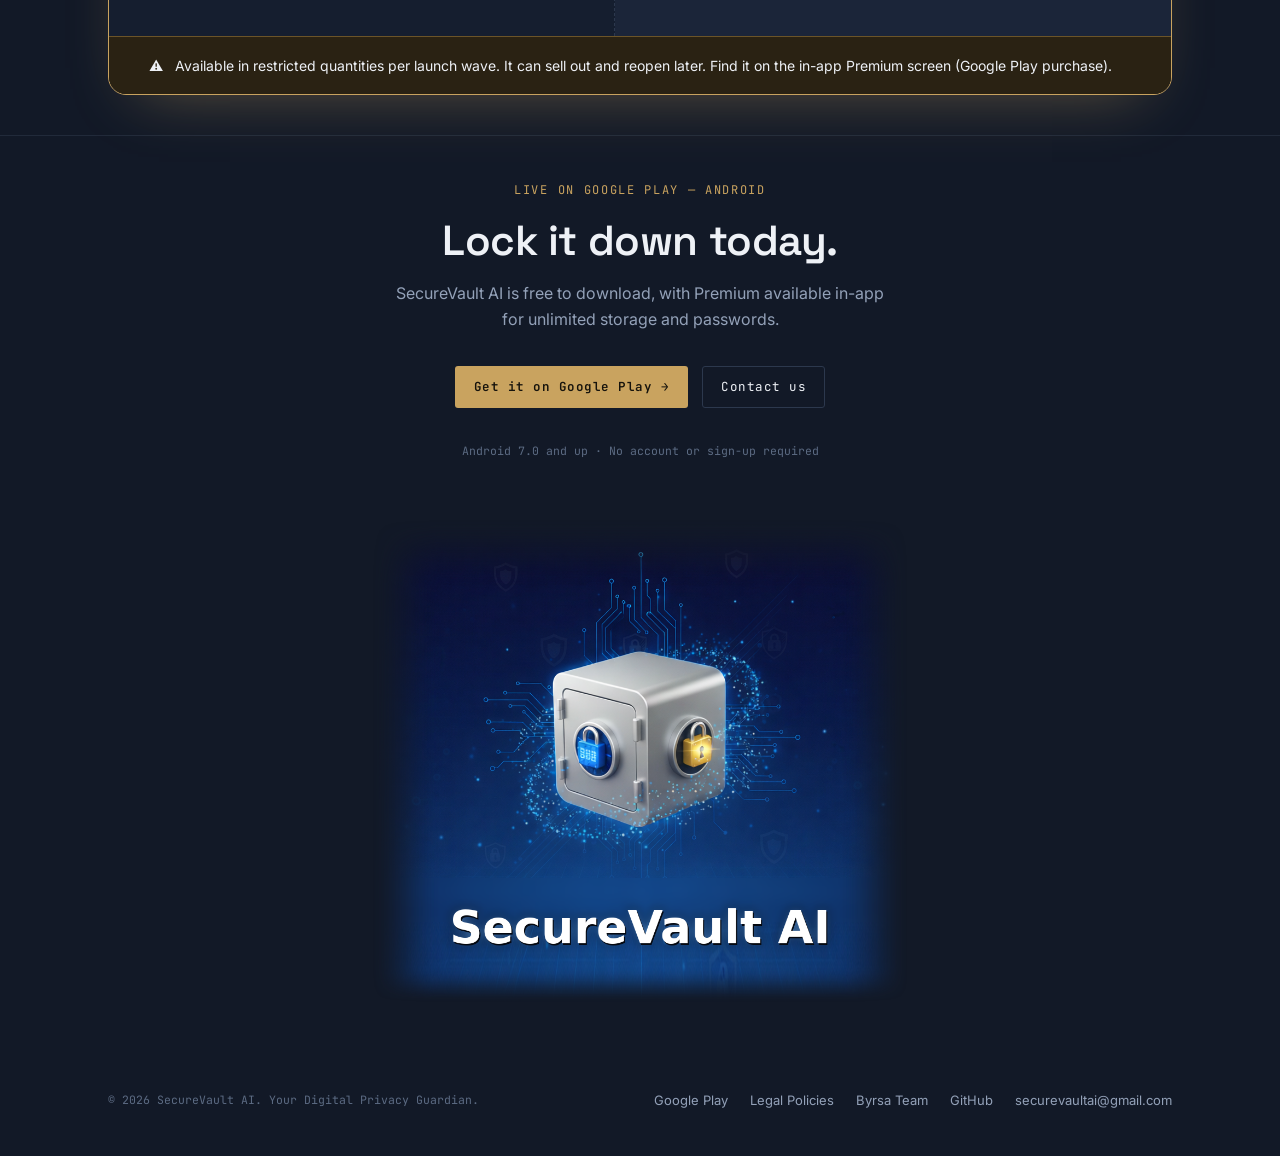
==== commit 32bb605b: "Refine unlock methods and enhance language detection Updated unlock methods description and improved" ====
--- a/index.html
+++ b/index.html
@@ -36,12 +36,26 @@
 .site-header .nav-offer{color:#c9a35f;font-weight:600;border:1px solid rgba(201,163,95,.55);border-radius:999px;padding:6px 14px}
 .site-header .nav-offer:hover{background:rgba(201,163,95,.12)}
 @media(max-width:900px){
- .site-header>.wrap{flex-wrap:wrap;justify-content:space-between;row-gap:10px}
- .site-header .primary-nav{order:5;width:100%;justify-content:center;flex-wrap:wrap;margin:0}
+ html body .site-header{position:sticky!important;top:0;height:auto!important;min-height:0!important;z-index:50}
+ .site-header>.wrap{height:auto!important;flex-wrap:wrap;justify-content:flex-start;align-items:center;gap:8px 10px;padding-top:10px;padding-bottom:10px}
+ .site-header .primary-nav{order:5;flex:0 0 100%;margin:0;justify-content:flex-start;flex-wrap:nowrap;overflow-x:auto;gap:4px;scrollbar-width:none;-webkit-overflow-scrolling:touch}
+ .site-header .primary-nav::-webkit-scrollbar{display:none}
+ .site-header .nav-link{white-space:nowrap;font-size:14px;padding:6px 10px;flex:none}
+ .site-header .nav-offer{padding:6px 12px}
+ .site-header .header-actions{margin-left:auto}
 }
-@media(max-width:560px){.site-header .header-actions .btn{padding-inline:12px;font-size:13px}.site-header .brand small{display:none}}
-
-
+@media(max-width:700px){
+ .site-header .nav-link:not(.nav-offer){display:none}
+ .site-header .header-actions{display:contents}
+ .site-header .theme-toggle{order:3;margin-left:auto}
+ .site-header .primary-nav{order:4;flex:1 1 0;min-width:0;overflow:visible}
+ .site-header .nav-offer{flex:1;text-align:center;padding:11px 8px;font-size:14px;white-space:normal;line-height:1.2}
+ html body .site-header .header-actions .btn{display:flex!important;align-items:center;justify-content:center;order:5;flex:1 1 0;min-width:0;text-align:center;padding:11px 8px;font-size:13px;white-space:normal;line-height:1.2}
+}
+@media(max-width:560px){
+ .site-header .brand small{display:none}
+ .site-header .lang-select{max-width:112px;padding:8px 26px 8px 10px;font-size:13px;background-position:right 9px center}
+}
 .lang-select{appearance:none;-webkit-appearance:none;flex:none;cursor:pointer;padding:9px 34px 9px 16px;border-radius:12px;border:1px solid #d9dfeb;color:#141b2b;font:500 15px 'Inter',sans-serif;background:#fff url("data:image/svg+xml,%3Csvg xmlns='http://www.w3.org/2000/svg' width='12' height='8' fill='none' stroke='%23141b2b' stroke-width='2' stroke-linecap='round' stroke-linejoin='round'%3E%3Cpath d='M1 1.5l5 5 5-5'/%3E%3C/svg%3E") no-repeat right 14px center}
 [data-theme="dark"] .lang-select{background-color:#1a2333;border-color:#2c384d;color:#eef1f6;background-image:url("data:image/svg+xml,%3Csvg xmlns='http://www.w3.org/2000/svg' width='12' height='8' fill='none' stroke='%23eef1f6' stroke-width='2' stroke-linecap='round' stroke-linejoin='round'%3E%3Cpath d='M1 1.5l5 5 5-5'/%3E%3C/svg%3E")}
 [data-theme="dark"] .lang-select option{background:#1a2333;color:#eef1f6}
@@ -261,7 +275,7 @@
         <div class="spec-row"><span class="k" data-i18n="specs.rows.1.k">Network use</span><span class="v" data-i18n="specs.rows.1.v">None for vault, passwords or scans — 100% on-device</span></div>
         <div class="spec-row"><span class="k" data-i18n="specs.rows.2.k">Cloud storage</span><span class="v" data-i18n="specs.rows.2.v">None. There is no server that holds your data</span></div>
         <div class="spec-row"><span class="k" data-i18n="specs.rows.3.k">Sensitive-file detection</span><span class="v" data-i18n="specs.rows.3.v">On-device only — nothing is sent anywhere to be analyzed</span></div>
-        <div class="spec-row"><span class="k" data-i18n="specs.rows.4.k">Unlock methods</span><span class="v" data-i18n="specs.rows.4.v">PIN, and Face ID / fingerprint where available</span></div>
+        <div class="spec-row"><span class="k" data-i18n="specs.rows.4.k">Unlock methods</span><span class="v" data-i18n="specs.rows.4.v">PIN, and face unlock / fingerprint where available</span></div>
         <div class="spec-row"><span class="k" data-i18n="specs.rows.5.k">Decoy vault</span><span class="v" data-i18n="specs.rows.5.v">A second, separate vault you can show under duress</span></div>
       </div>
     </div>
@@ -416,16 +430,26 @@
       return path.split('.').reduce((o, k) => (o == null ? undefined : o[k]), obj);
     }
 
+    // 1) language manually chosen by the visitor  2) device/browser languages, in order of preference  3) English
     function detectLang() {
-      const stored = localStorage.getItem('svai_lang');
-      if (stored && LANGS.includes(stored)) return stored;
-      const nav = (navigator.language || 'en').split('-')[0].toLowerCase();
-      return LANGS.includes(nav) ? nav : 'en';
+      try {
+        const stored = localStorage.getItem('svai_lang');
+        if (stored && LANGS.includes(stored)) return stored;
+      } catch (e) {}
+      const prefs = (navigator.languages && navigator.languages.length) ? navigator.languages : [navigator.language || 'en'];
+      const lower = LANGS.map(l => l.toLowerCase());
+      for (const p of prefs) {
+        const full = String(p).toLowerCase();
+        let i = lower.indexOf(full);
+        if (i < 0) i = lower.indexOf(full.split('-')[0]);
+        if (i >= 0) return LANGS[i];
+      }
+      return 'en';
     }
 
-    function applyLang(lang) {
+    function applyLang(lang, persist) {
       const dict = SITE[lang] || SITE.en;
-      localStorage.setItem('svai_lang', lang);
+      if (persist) { try { localStorage.setItem('svai_lang', lang); } catch (e) {} }
       document.documentElement.lang = lang;
       document.querySelectorAll('[data-i18n]').forEach(el => {
         const val = resolve(dict, el.getAttribute('data-i18n'));
@@ -441,7 +465,7 @@
       o.textContent = NAMES[code];
       sel.appendChild(o);
     });
-    sel.addEventListener('change', () => applyLang(sel.value));
+    sel.addEventListener('change', () => applyLang(sel.value, true));
 
     applyLang(detectLang());
   })();
@@ -462,24 +486,5 @@
   })();
 </script>
 
-<script>
-  // Offer section translations (falls back to the English text in the HTML)
-  (function() {
-    const T = {
-      fr: {nav:"Offre limitée",eyebrow:"Premium · Vague de lancement",h2:"Payez une fois. Gardez-le pour toujours.",lede:"Un seul achat débloque le stockage et les mots de passe illimités de SecureVault AI — sans abonnement, sans renouvellement.",badge:"Édition limitée · Meilleure offre",title:"Premium à vie — édition limitée",per:"paiement unique",pill1:"Sans abonnement",pill2:"Meilleur rapport qualité-prix",tag:"Payez une fois. Illimité pour toujours.",cta:"Obtenir sur Google Play →",note:"Achat depuis l'écran Premium de l'application.",f1:"Stockage illimité dans le coffre chiffré",f2:"Mots de passe illimités dans le gestionnaire",f3:"Un seul paiement — rien à renouveler, jamais",f4:"Achat sécurisé via Google Play",s1:"Installez SecureVault AI depuis Google Play",s2:"Ouvrez l'écran Premium dans l'application",s3:"Achetez une seule fois avec Google Play",alert:"Disponible en quantités limitées à chaque vague de lancement. L'offre peut s'épuiser puis rouvrir plus tard. Retrouvez-la sur l'écran Premium de l'application (achat via Google Play)."},
-      ar: {nav:"عرض لفترة محدودة",eyebrow:"بريميوم · موجة الإطلاق",h2:"ادفع مرة واحدة. واحتفظ به إلى الأبد.",lede:"عملية شراء واحدة تفتح لك تخزينًا وكلمات مرور غير محدودة في SecureVault AI — بدون اشتراك وبدون تجديد.",badge:"كمية محدودة · أفضل قيمة",title:"بريميوم مدى الحياة — إصدار محدود",per:"دفعة واحدة",pill1:"بدون اشتراكات",pill2:"أفضل قيمة",tag:"ادفع مرة واحدة. بلا حدود إلى الأبد.",cta:"احصل عليه من Google Play ←",note:"الشراء من شاشة Premium داخل التطبيق.",f1:"تخزين غير محدود في الخزنة المشفّرة",f2:"كلمات مرور غير محدودة",f3:"دفعة واحدة — لا تجديد أبدًا",f4:"شراء آمن عبر Google Play",s1:"ثبّت SecureVault AI من Google Play",s2:"افتح شاشة Premium داخل التطبيق",s3:"اشترِ مرة واحدة عبر Google Play",alert:"متوفر بكميات محدودة في كل موجة إطلاق. قد ينفد العرض ثم يُعاد فتحه لاحقًا. ستجده في شاشة Premium داخل التطبيق (الشراء عبر Google Play)."}
-    };
-    const els = [...document.querySelectorAll('[data-i18n^="offer."]')];
-    const EN = {};
-    els.forEach(e => EN[e.dataset.i18n] = e.textContent);
-    const apply = () => {
-      const d = T[document.documentElement.lang] || {};
-      els.forEach(e => { const k = e.dataset.i18n; e.textContent = d[k.slice(6)] ?? EN[k]; });
-    };
-    apply();
-    new MutationObserver(apply).observe(document.documentElement, {attributes:true, attributeFilter:['lang']});
-  })();
-</script>
-
 </body>
 </html>
